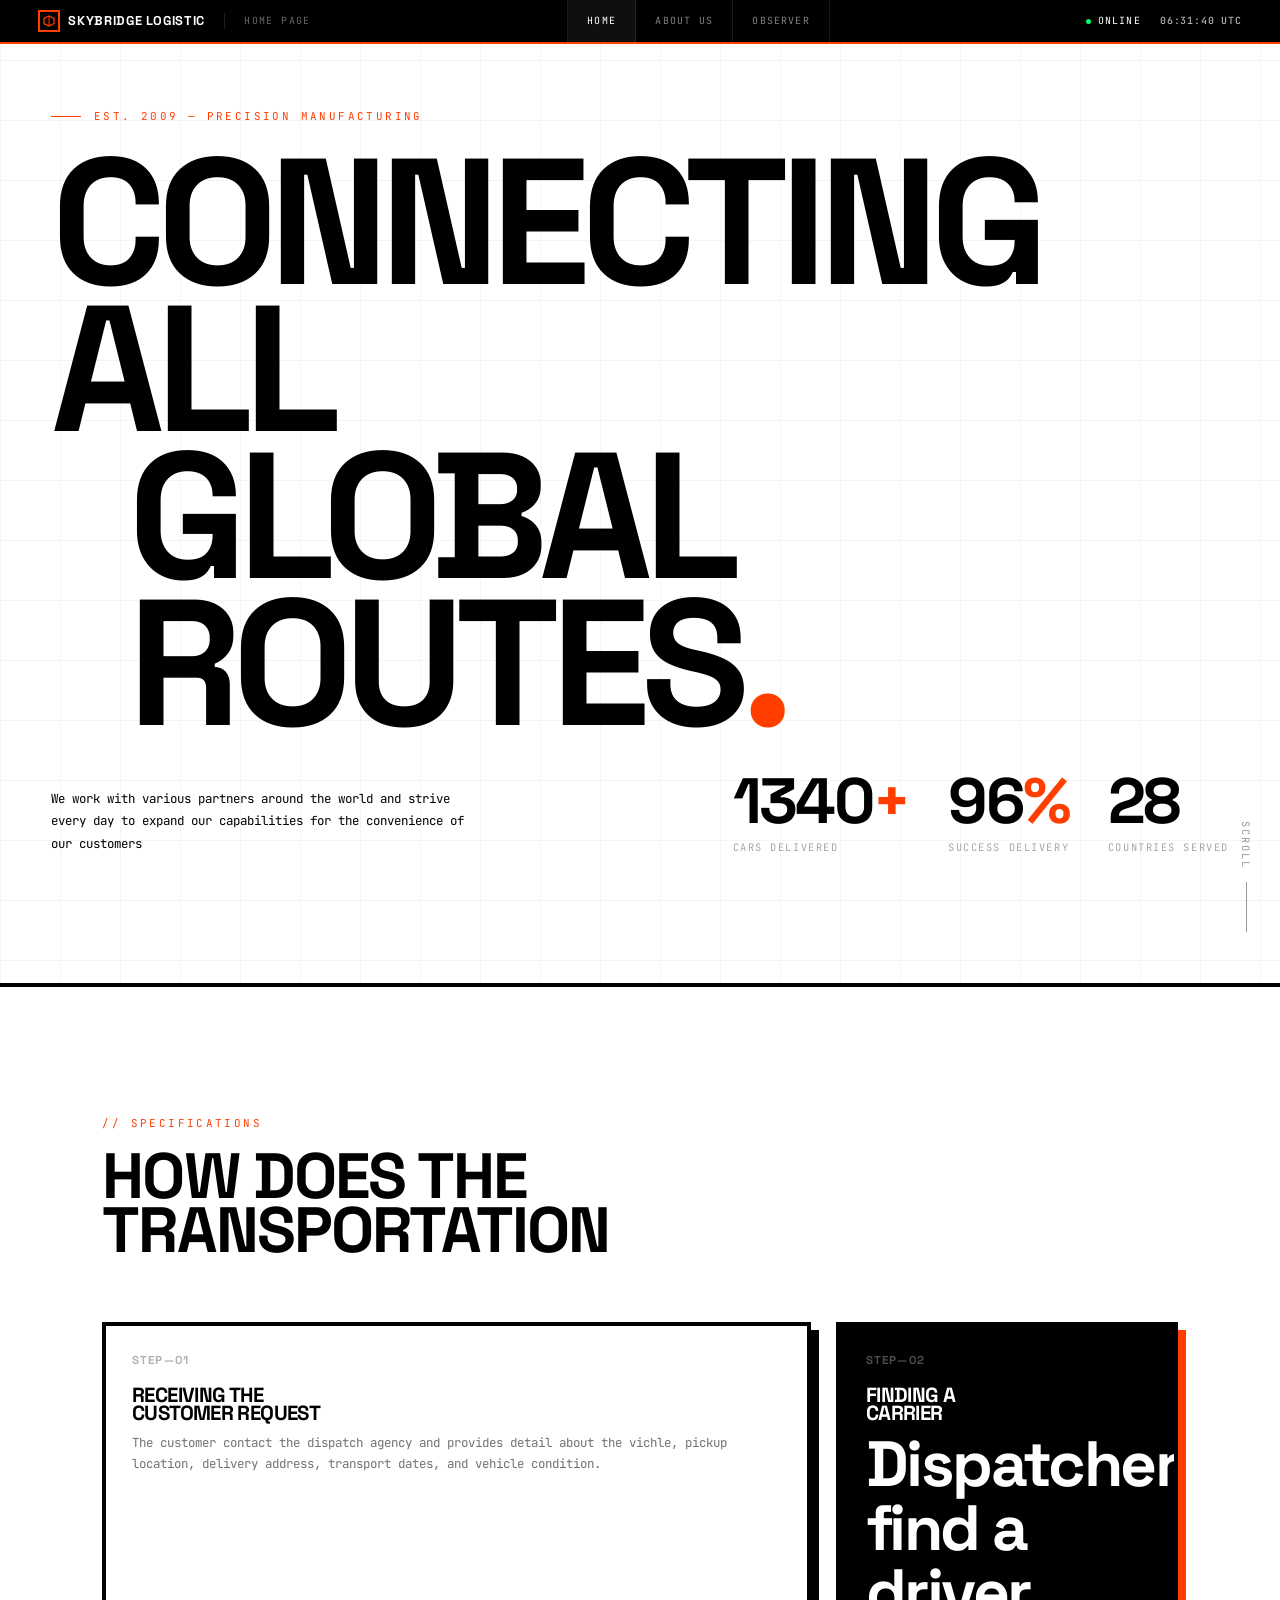
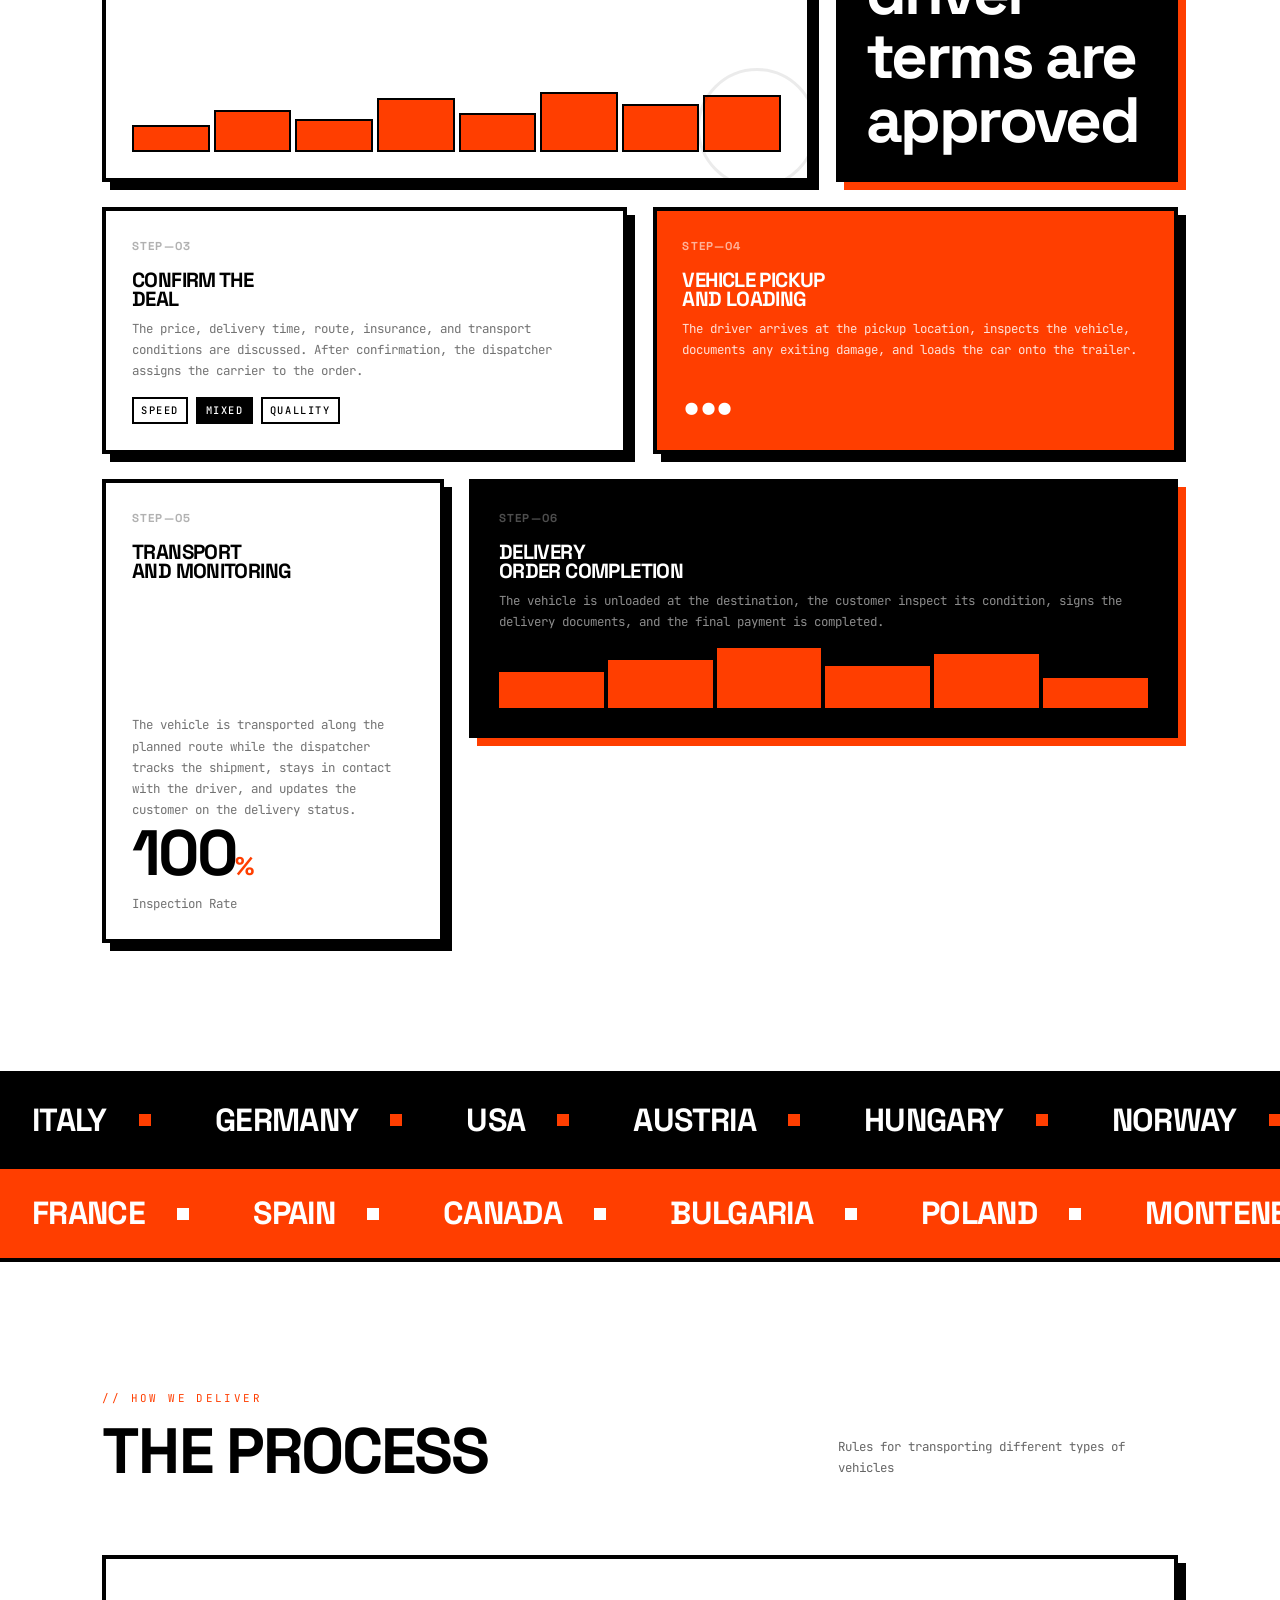
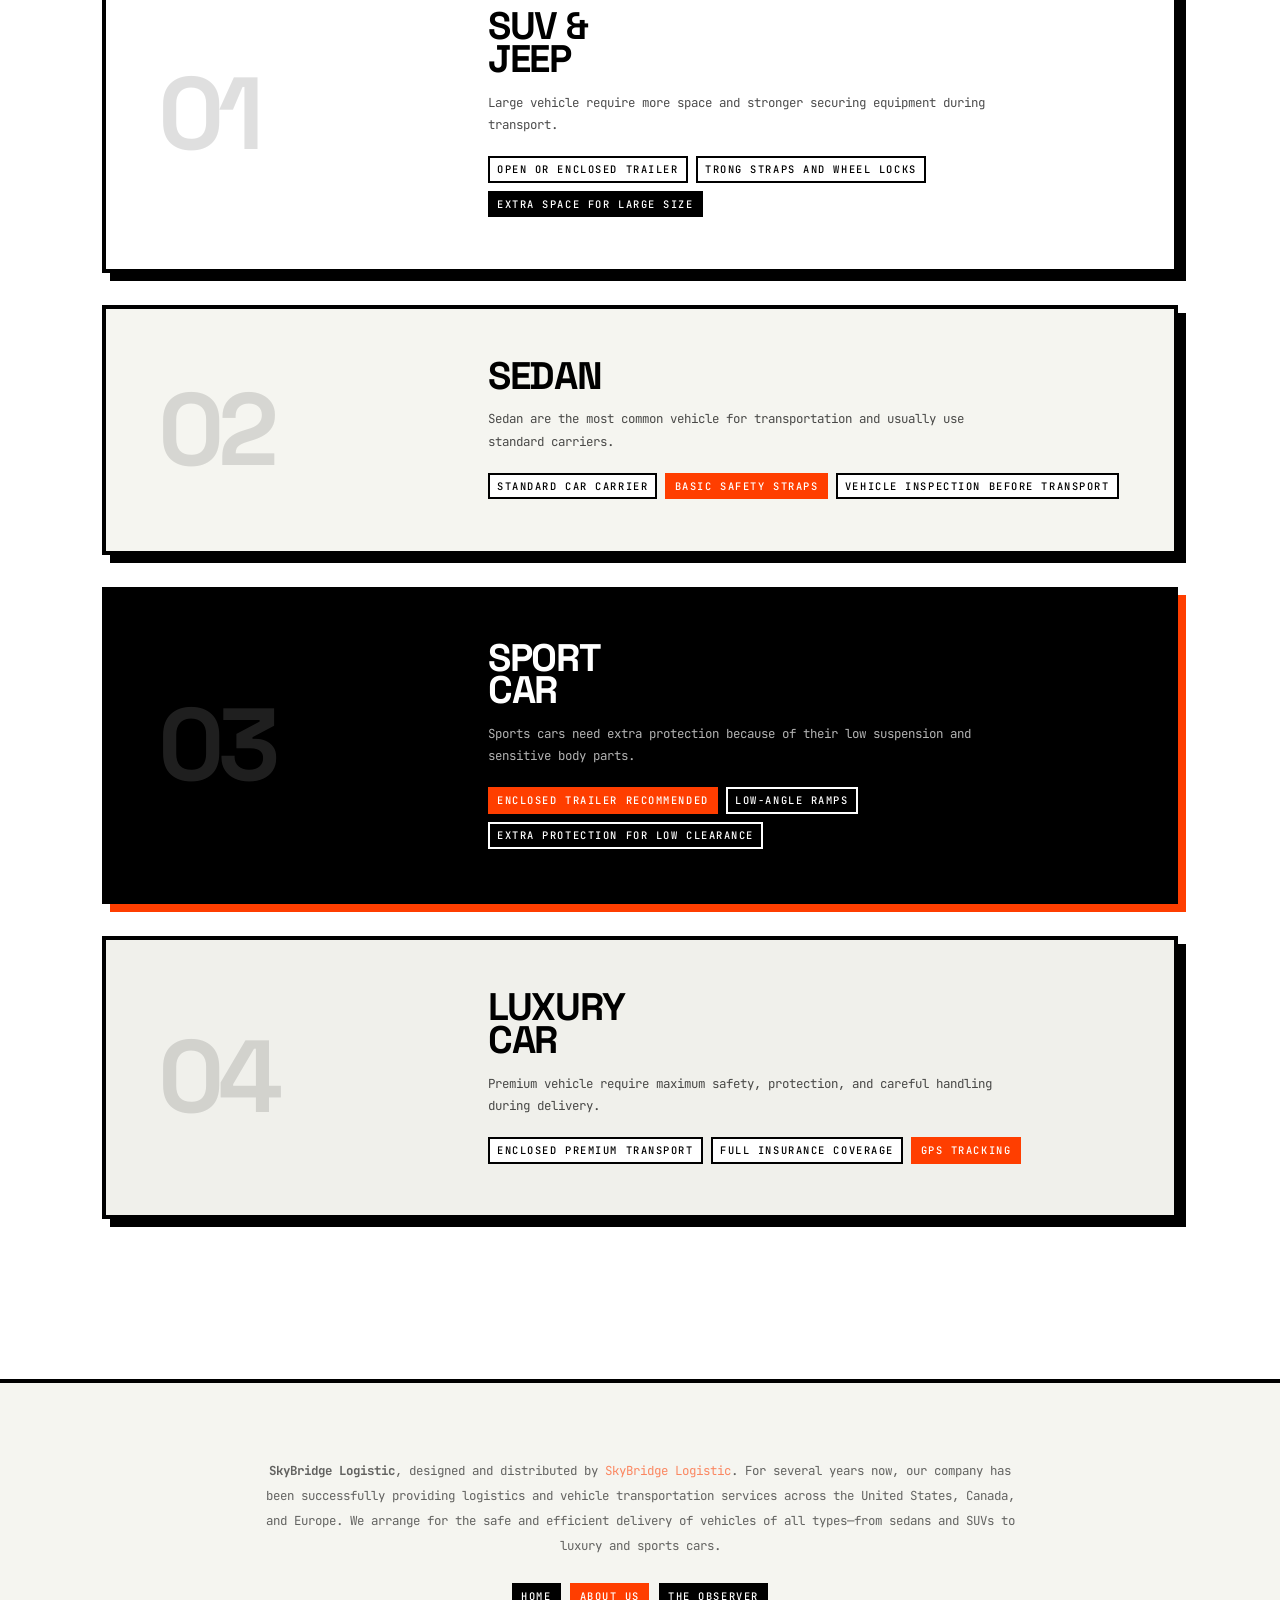
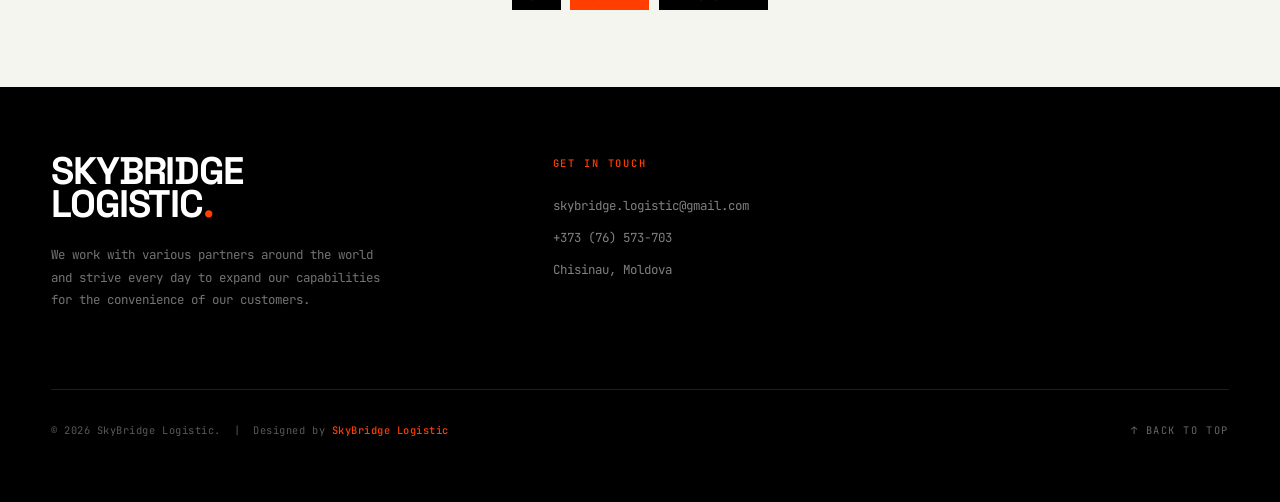
==== index.html @ 4dcb9d22 "Add files via upload" ====
<!DOCTYPE html>
<html lang="en">
<head>
<meta charset="UTF-8">
<meta name="viewport" content="width=device-width, initial-scale=1.0">
<title>SkyBridge — Logistic</title>
<meta name="description" content="AXIS INDUSTRIAL delivers precision-engineered solutions for heavy industry. Built to endure. Designed to perform.">
<link rel="preconnect" href="https://fonts.googleapis.com">
<link rel="preconnect" href="https://fonts.gstatic.com" crossorigin>
<link href="https://fonts.googleapis.com/css2?family=JetBrains+Mono:wght@400;500&family=Space+Grotesk:wght@400;700&display=swap" rel="stylesheet">
<link rel="stylesheet" href="css/templatemo-axis-industrial.css">
<link rel="stylesheet" href="css/templatemo-axis-main-page.css">
</head>
<body>

<!-- ====== HEADER ====== -->
<header class="header">
    <div class="header__inner">
        <div class="header__left">
            <a href="index.html" class="header__logo" aria-label="AXIS INDUSTRIAL Home">
                <span class="header__logo-mark">
                    <svg viewBox="0 0 24 24" fill="none" xmlns="http://www.w3.org/2000/svg"><path d="M12 2L2 7V17L12 22L22 17V7L12 2Z" stroke="#FF3E00" stroke-width="2.5"/><line x1="12" y1="2" x2="12" y2="22" stroke="#FF3E00" stroke-width="2"/></svg>
                </span>
                SkyBridge Logistic
            </a>
            <span class="header__sep"></span>
            <span class="header__product">Home Page</span>
        </div>
        <nav class="header__nav" id="headerNav">
            <a href="index.html" class="active">Home</a>
            <a href="landing-page.html">About US</a>
            <a href="the-observer.html">Observer</a>
        </nav>
        <div class="header__right">
            <div class="header__status"><span class="header__status-dot"></span><span>Online</span></div>
            <div class="header__clock" id="utcClock">--:--:-- UTC</div>
        </div>
        <button class="header__burger" id="headerBurger" aria-label="Toggle navigation" aria-expanded="false"><span></span><span></span><span></span></button>
    </div>
</header>


<!-- ====== HERO ====== -->
<section class="hero">
    <div class="hero__grid hero__grid--dense" aria-hidden="true"></div>
    <div class="hero__label reveal">Est. 2009 — Precision Manufacturing</div>
    <h1 class="hero__title">
        <span class="line">Connecting all</span>
        <span class="line line--indent">global routes<span class="accent-dot">.</span></span>
    </h1>
    <div class="hero__bottom">
        <p class="hero__desc reveal">We work with various partners around the world and strive every day to expand our capabilities for the convenience of our customers</p>
        <div class="hero__stats reveal">
            <div><div class="hero__stat-num">1340<span class="accent">+</span></div><div class="hero__stat-label">Cars Delivered</div></div>
            <div><div class="hero__stat-num">96<span class="accent">%</span></div><div class="hero__stat-label">Success Delivery</div></div>
            <div><div class="hero__stat-num">28</div><div class="hero__stat-label">Countries Served</div></div>
        </div>
    </div>
    <div class="hero__scroll-cue" aria-hidden="true">Scroll</div>
</section>


<!-- ====== BENTO SPECS ====== -->
<section class="section" id="specs">
    <div class="container">
        <div class="section__header reveal">
            <div class="section__eyebrow">// Specifications</div>
            <h2 class="section__title">How does the<br>Transportation</h2>
        </div>
        <div class="bento__grid">
            <div class="bento-card bento-card--wide reveal">
                <div class="bento-card__number">STEP—01</div>
                <div><h3 class="bento-card__title">Receiving the<br>Customer Request</h3><p class="bento-card__text">The customer contact the dispatch agency and provides detail about the vichle, pickup location, delivery address, transport dates, and vehicle condition.</p></div>
                <div class="bar-chart"><div class="bar-chart__col" style="height:45%"></div><div class="bar-chart__col" style="height:70%"></div><div class="bar-chart__col" style="height:55%"></div><div class="bar-chart__col" style="height:90%"></div><div class="bar-chart__col" style="height:65%"></div><div class="bar-chart__col" style="height:100%"></div><div class="bar-chart__col" style="height:80%"></div><div class="bar-chart__col" style="height:95%"></div></div>
                <div class="bento-card__visual" aria-hidden="true"></div>
            </div>
            <div class="bento-card bento-card--narrow bento-card--dark reveal">
                <div class="bento-card__number">STEP—02</div>
                <h3 class="bento-card__title">Finding a<br>Carrier</h3>
                <div class="bento-card__stat">Dispatcher find a driver terms are approved<span style="font-size:0.4em;opacity:0.5"></span></div>
            </div>
            <div class="bento-card bento-card--mid reveal">
                <div class="bento-card__number">STEP—03</div>
                <div><h3 class="bento-card__title">Confirm the<br>Deal</h3><p class="bento-card__text">The price, delivery time, route, insurance, and transport conditions are discussed. After confirmation, the dispatcher assigns the carrier to the order.</p></div>
                <div style="align-self:end;display:flex;flex-wrap:wrap;gap:0.5rem"><span class="tag">Speed</span><span class="tag tag--filled">Mixed</span><span class="tag">Quallity</span></div>
            </div>
            <div class="bento-card bento-card--mid bento-card--safety reveal">
                <div class="bento-card__number" style="opacity:0.6">STEP—04</div>
                <h3 class="bento-card__title">Vehicle Pickup<br>and Loading</h3>
                <p class="bento-card__text" style="opacity:0.85">The driver arrives at the pickup location, inspects the vehicle, documents any exiting damage, and loads the car onto the trailer.</p>
                <div class="bento-card__stat">...</div>
            </div>
            <div class="bento-card bento-card--narrow bento-card--tall reveal">
                <div class="bento-card__number">STEP—05</div>
                <h3 class="bento-card__title">Transport<br>and Monitoring</h3>
                <p class="bento-card__text">The vehicle is transported along the planned route while the dispatcher tracks the shipment, stays in contact with the driver, and updates the customer on the delivery status.</p>
                <div style="align-self:end"><div class="bento-card__stat">100<span class="accent" style="font-size:0.4em">%</span></div><div class="bento-card__text" style="margin-top:0.5rem">Inspection Rate</div></div>
            </div>
            <div class="bento-card bento-card--wide bento-card--dark reveal">
                <div class="bento-card__number">STEP—06</div>
                <div><h3 class="bento-card__title">Delivery<br>Order Completion</h3><p class="bento-card__text" style="opacity:0.55">The vehicle is unloaded at the destination, the customer inspect its condition, signs the delivery documents, and the final payment is completed.</p></div>
                <div class="bar-chart"><div class="bar-chart__col" style="height:60%"></div><div class="bar-chart__col" style="height:80%"></div><div class="bar-chart__col" style="height:100%"></div><div class="bar-chart__col" style="height:70%"></div><div class="bar-chart__col" style="height:90%"></div><div class="bar-chart__col" style="height:50%"></div></div>
            </div>
        </div>
    </div>
</section>


<!-- ====== TICKER ====== -->
<div class="ticker" aria-hidden="true"><div class="ticker__track"><span class="ticker__item">Italy</span><span class="ticker__item">Germany</span><span class="ticker__item">USA</span><span class="ticker__item">Austria</span><span class="ticker__item">Hungary</span><span class="ticker__item">Norway</span><span class="ticker__item">Finland</span><span class="ticker__item">Sweden</span><span class="ticker__item">Switzerland</span><span class="ticker__item">Ireland</span><span class="ticker__item">Denmark</span><span class="ticker__item">Malta</span><span class="ticker__item">North Macedonia</span><span class="ticker__item">Slovenia</span><span class="ticker__item">Croatia</span><span class="ticker__item">Latvia</span></div></div>
<div class="ticker ticker--reverse ticker--safety" aria-hidden="true"><div class="ticker__track"><span class="ticker__item">France</span><span class="ticker__item">Spain</span><span class="ticker__item">Canada</span><span class="ticker__item">Bulgaria</span><span class="ticker__item">Poland</span><span class="ticker__item">Montenegro</span><span class="ticker__item">Estonia</span><span class="ticker__item">Monaco</span><span class="ticker__item">Greece</span><span class="ticker__item">Cyprus</span><span class="ticker__item">Liechtenstein</span><span class="ticker__item">San Marino</span></div></div>


<!-- ====== THE STACK ====== -->
<section class="section" id="process">
    <div class="container">
        <div class="stack__header reveal">
            <div><div class="section__eyebrow">// How We Deliver</div><h2 class="section__title">The Process</h2></div>
            <p class="stack__subtitle">Rules for transporting different types of vehicles</p>
        </div>
        <div>
            <article class="stack__card reveal"><div class="stack__card-left"><div class="stack__card-step">01</div></div><div class="stack__card-right"><h3 class="stack__card-title">SUV &<br>Jeep</h3><p class="stack__card-text">Large vehicle require more space and stronger securing equipment during transport.</p><div class="stack__card-tags"><span class="tag">Open or enclosed trailer</span><span class="tag">Trong straps and wheel locks</span><span class="tag tag--filled">Extra space for large size</span></div></div></article>
            <article class="stack__card reveal"><div class="stack__card-left"><div class="stack__card-step">02</div></div><div class="stack__card-right"><h3 class="stack__card-title">Sedan<br></h3><p class="stack__card-text">Sedan are the most common vehicle for transportation and usually use standard carriers.</p><div class="stack__card-tags"><span class="tag">Standard car carrier</span><span class="tag tag--safety">Basic safety straps</span><span class="tag">Vehicle inspection before transport</span></div></div></article>
            <article class="stack__card reveal"><div class="stack__card-left"><div class="stack__card-step">03</div></div><div class="stack__card-right"><h3 class="stack__card-title">Sport<br>Car</h3><p class="stack__card-text">Sports cars need extra protection because of their low suspension and sensitive body parts.</p><div class="stack__card-tags"><span class="tag tag--filled">Enclosed trailer recommended</span><span class="tag">Low-angle ramps</span><span class="tag">Extra protection for low clearance</span></div></div></article>
            <article class="stack__card reveal"><div class="stack__card-left"><div class="stack__card-step">04</div></div><div class="stack__card-right"><h3 class="stack__card-title">Luxury<br>Car</h3><p class="stack__card-text">Premium vehicle require maximum safety, protection, and careful handling during delivery.</p><div class="stack__card-tags"><span class="tag">Enclosed premium transport</span><span class="tag">Full insurance coverage</span><span class="tag tag--safety">GPS tracking</span></div></div></article>
        </div>
    </div>
</section>


<!-- ====== ABOUT THIS TEMPLATE ====== -->
<section class="about">
    <div class="about__inner">
        <p class="about__text">
            <strong>SkyBridge Logistic</strong>, designed and distributed by
            <a href="" target="_blank" rel="noopener" style="color:var(--safety)">SkyBridge Logistic</a>.
            For several years now, our company has been successfully providing logistics and vehicle transportation services across the United States, Canada, and Europe. We arrange for the safe and efficient delivery of vehicles of all types—from sedans and SUVs to luxury and sports cars.
        </p>
        <div class="about__links">
            <a href="index.html" class="tag tag--filled">Home</a>
            <a href="landing-page.html" class="tag tag--safety">About us</a>
            <a href="the-observer.html" class="tag tag--filled">The Observer</a>
        </div>
    </div>
</section>


<!-- ====== FOOTER ====== -->
<footer class="footer">
    <div class="footer__inner">
        <div class="footer__top">
            <div class="footer__brand">
                <h2 class="font-display footer__brand-name">SkyBridge<br>Logistic<span class="accent">.</span></h2>
                <p class="footer__brand-desc">We work with various partners around the world and strive every day to expand our capabilities for the convenience of our customers.</p>
            </div>
            <div class="footer__col"><div class="footer__col-title">Get in Touch</div><a href="#">skybridge.logistic@gmail.com</a><a href="#">+373 (76) 573-703</a><a href="#">Chisinau, Moldova</a></div>
        </div>
        <div class="footer__bottom">
            <span class="footer__copy">&copy; 2026 SkyBridge Logistic. &nbsp;|&nbsp; Designed by <a href="" target="_blank" rel="nofollow noopener">SkyBridge Logistic</a></span>
            <button class="footer__back-top" id="backToTop" aria-label="Back to top">↑ Back to Top</button>
        </div>
    </div>
</footer>

<script src="js/templatemo-axis-script.js"></script>
</body>
</html>
---- css/templatemo-axis-industrial.css ----
/*

TemplateMo 619 Axis Industrial

https://templatemo.com/tm-619-axis-industrial

*/

/* ============================================================
   AXIS INDUSTRIAL — COMMON CSS
   ============================================================
   1. RESET & VARIABLES
   2. BASE TYPOGRAPHY
   3. UTILITY CLASSES
   4. BUTTONS
   5. HEADER / NAV
   6. HERO (BASE)
   7. SECTION SHARED
   8. BENTO / SPEC CARD BASE
   9. TICKER
   10. FOOTER
   11. SCROLL REVEAL
   12. RESPONSIVE — BASE
   ============================================================ */

/* ----- 1. RESET & VARIABLES ----- */
*, *::before, *::after {
    margin: 0;
    padding: 0;
    box-sizing: border-box;
}

:root {
    /* Palette */
    --base: #FFFFFF;
    --ink: #000000;
    --safety: #FF3E00;
    --muted: #888888;
    --surface: #F5F5F0;
    --term-bg: #08080A;
    --term-green: #00FF66;
    --term-amber: #FFAA00;

    /* Borders & Shadows */
    --border: 4px solid var(--ink);
    --border-thin: 1px solid var(--ink);
    --border-hair: 1px solid rgba(0,0,0,0.10);
    --shadow: 8px 8px 0px var(--ink);
    --shadow-safety: 8px 8px 0px var(--safety);
    --shadow-hover: 4px 4px 0px var(--ink);

    /* Type Scale */
    --fs-hero: clamp(4rem, 14vw, 14rem);
    --fs-h1: clamp(2.4rem, 5vw, 5rem);
    --fs-h2: clamp(1.6rem, 3vw, 3rem);
    --fs-h3: clamp(1.1rem, 1.6vw, 1.5rem);
    --fs-body: clamp(0.9rem, 1.1vw, 1.1rem);
    --fs-data: clamp(0.78rem, 0.9vw, 0.95rem);
    --fs-micro: 0.62rem;
    --fs-ticker: clamp(1.4rem, 2.5vw, 2.5rem);
    --fs-stat: clamp(2.4rem, 5vw, 4.5rem);
    --fs-spec-val: clamp(2rem, 4vw, 3.5rem);

    /* Spacing */
    --gap: clamp(1rem, 2vw, 2rem);
    --section-pad: clamp(4rem, 10vw, 10rem) clamp(1rem, 4vw, 4rem);

    /* Layout */
    --cols: 12;
    --header-h: 44px;
}

html {
    scroll-behavior: smooth;
    -webkit-text-size-adjust: 100%;
}

body {
    font-family: 'JetBrains Mono', monospace;
    font-weight: 400;
    font-size: var(--fs-body);
    line-height: 1.6;
    color: var(--ink);
    background-color: var(--base);
    overflow-x: hidden;
}

img { max-width: 100%; display: block; }
a { color: inherit; text-decoration: none; }
ul { list-style: none; }

::selection {
    background: var(--safety);
    color: var(--base);
}


/* ----- 2. BASE TYPOGRAPHY ----- */
h1, h2, h3, h4, h5, h6,
.font-display {
    font-family: 'Space Grotesk', sans-serif;
    font-weight: 700;
    text-transform: uppercase;
    line-height: 0.85;
    letter-spacing: -0.03em;
}


/* ----- 3. UTILITY CLASSES ----- */
.container {
    width: 100%;
    max-width: 1440px;
    margin: 0 auto;
    padding-inline: clamp(1rem, 4vw, 4rem);
}

.grid-12 {
    display: grid;
    grid-template-columns: repeat(var(--cols), 1fr);
    gap: var(--gap);
}

.accent { color: var(--safety); }

.tag {
    display: inline-block;
    font-family: 'JetBrains Mono', monospace;
    font-size: 0.65rem;
    font-weight: 500;
    text-transform: uppercase;
    letter-spacing: 0.15em;
    padding: 0.3em 0.7em;
    border: 2px solid var(--ink);
    background: var(--base);
}

.tag--filled {
    background: var(--ink);
    color: var(--base);
}

.tag--safety {
    background: var(--safety);
    color: var(--base);
    border-color: var(--safety);
}

.tag--ghost {
    border-color: var(--muted);
    color: var(--muted);
    background: transparent;
}


/* ----- 4. BUTTONS ----- */
.btn {
    font-family: 'JetBrains Mono', monospace;
    font-size: 0.72rem;
    font-weight: 500;
    text-transform: uppercase;
    letter-spacing: 0.1em;
    padding: 0.8em 2em;
    border: var(--border);
    cursor: pointer;
    transition: none;
    display: inline-block;
    text-align: center;
}

.btn--primary {
    background: var(--safety);
    color: var(--base);
    box-shadow: var(--shadow);
}

.btn--primary:hover {
    transform: translate(-4px, -4px);
    box-shadow: 12px 12px 0px var(--ink);
}

.btn--primary:active {
    transform: translate(4px, 4px);
    box-shadow: 0 0 0 var(--ink);
}

.btn--ghost {
    background: var(--base);
    color: var(--ink);
    box-shadow: var(--shadow);
}

.btn--ghost:hover {
    background: var(--ink);
    color: var(--base);
    transform: translate(-4px, -4px);
    box-shadow: 12px 12px 0px var(--ink);
}


/* ----- 5. HEADER / NAV ----- */
.header {
    position: fixed;
    top: 0;
    left: 0;
    width: 100%;
    height: var(--header-h);
    z-index: 1000;
    background: var(--ink);
    color: var(--base);
    border-bottom: 2px solid var(--safety);
    display: flex;
    align-items: center;
    padding: 0 clamp(1rem, 3vw, 3rem);
}

.header__inner {
    width: 100%;
    max-width: 1440px;
    margin: 0 auto;
    display: flex;
    align-items: center;
    justify-content: space-between;
    gap: 1rem;
}

.header__left {
    display: flex;
    align-items: center;
    gap: 1.2rem;
}

.header__logo {
    font-family: 'Space Grotesk', sans-serif;
    font-weight: 700;
    font-size: 0.8rem;
    text-transform: uppercase;
    letter-spacing: 0.05em;
    display: flex;
    align-items: center;
    gap: 0.5rem;
    white-space: nowrap;
}

.header__logo-mark {
    width: 22px;
    height: 22px;
    border: 2px solid var(--safety);
    display: flex;
    align-items: center;
    justify-content: center;
    flex-shrink: 0;
}

.header__logo-mark svg {
    width: 12px;
    height: 12px;
}

.header__sep {
    width: 1px;
    height: 16px;
    background: rgba(255,255,255,0.12);
}

.header__product {
    font-size: var(--fs-micro);
    letter-spacing: 0.14em;
    text-transform: uppercase;
    opacity: 0.4;
}

/* Light-switch nav cells */
.header__nav {
    display: flex;
    align-items: stretch;
    height: var(--header-h);
    border-left: 1px solid rgba(255,255,255,0.10);
}

.header__nav a {
    font-family: 'JetBrains Mono', monospace;
    font-size: var(--fs-micro);
    text-transform: uppercase;
    letter-spacing: 0.12em;
    padding: 0 1.2rem;
    display: flex;
    align-items: center;
    border-right: 1px solid rgba(255,255,255,0.10);
    color: rgba(255,255,255,0.5);
    transition: background 0s, color 0s;
}

.header__nav a:hover {
    background: var(--safety);
    color: var(--base);
}

/* Active page highlight */
.header__nav a.active {
    background: rgba(255,255,255,0.06);
    color: var(--base);
}

.header__right {
    display: flex;
    align-items: center;
    gap: 1.2rem;
}

.header__status {
    display: flex;
    align-items: center;
    gap: 0.4rem;
    font-size: var(--fs-micro);
    text-transform: uppercase;
    letter-spacing: 0.12em;
}

.header__status-dot {
    width: 5px;
    height: 5px;
    border-radius: 50%;
    background: var(--term-green);
    animation: pulse 2s ease-in-out infinite;
}

@keyframes pulse {
    0%, 100% { opacity: 1; }
    50% { opacity: 0.4; }
}

.header__clock {
    font-family: 'JetBrains Mono', monospace;
    font-size: var(--fs-micro);
    font-weight: 500;
    letter-spacing: 0.08em;
    opacity: 0.7;
    min-width: 7em;
    text-align: right;
}

.header__burger {
    display: none;
    flex-direction: column;
    gap: 4px;
    cursor: pointer;
    background: none;
    border: none;
    padding: 4px;
}

.header__burger span {
    width: 22px;
    height: 2px;
    background: var(--base);
    transition: transform 0.3s, opacity 0.3s;
}


/* ----- 6. HERO (BASE) ----- */
.hero {
    min-height: 100vh;
    min-height: 100svh;
    display: flex;
    flex-direction: column;
    justify-content: flex-end;
    padding: var(--section-pad);
    padding-top: calc(var(--header-h) + 4rem);
    position: relative;
    overflow: hidden;
    border-bottom: var(--border);
}

.hero--center {
    justify-content: center;
    align-items: center;
    text-align: center;
}

.hero__grid {
    position: absolute;
    inset: 0;
    background-image:
        linear-gradient(rgba(0,0,0,0.045) 1px, transparent 1px),
        linear-gradient(90deg, rgba(0,0,0,0.045) 1px, transparent 1px);
    background-size: 40px 40px;
    pointer-events: none;
}

.hero__label {
    font-family: 'JetBrains Mono', monospace;
    font-size: 0.68rem;
    text-transform: uppercase;
    letter-spacing: 0.22em;
    color: var(--safety);
    margin-bottom: 1.5rem;
    display: flex;
    align-items: center;
    gap: 0.8rem;
    position: relative;
    z-index: 1;
}

.hero__label::before {
    content: '';
    width: 30px;
    height: 1px;
    background: var(--safety);
}

.hero__title {
    font-size: var(--fs-hero);
    line-height: 0.82;
    letter-spacing: -0.05em;
    position: relative;
    z-index: 1;
    margin-bottom: 2rem;
    animation: heroRotate linear both;
    animation-timeline: scroll();
    animation-range: 0vh 55vh;
}

@keyframes heroRotate {
    from { transform: rotate(0deg); opacity: 1; }
    to   { transform: rotate(-2.5deg) translateY(-20px); opacity: 0.25; }
}

.hero__title .line { display: block; }
.hero__title .line--indent { padding-left: clamp(1rem, 6vw, 6rem); }
.hero__title .dot,
.hero__title .accent-dot { color: var(--safety); }

.hero__bottom {
    display: flex;
    align-items: flex-end;
    justify-content: space-between;
    gap: 2rem;
    flex-wrap: wrap;
    position: relative;
    z-index: 1;
}

.hero__desc {
    max-width: 420px;
    font-size: var(--fs-data);
    line-height: 1.8;
    opacity: 0.55;
    position: relative;
    z-index: 1;
}

.hero__stats,
.hero__kpis {
    display: flex;
    gap: clamp(1.5rem, 3vw, 3.5rem);
}

.hero__stat-num,
.hero__kpi-val {
    font-family: 'Space Grotesk', sans-serif;
    font-weight: 700;
    font-size: var(--fs-stat);
    line-height: 1;
    letter-spacing: -0.04em;
}

.hero__stat-label,
.hero__kpi-label {
    font-size: 0.65rem;
    text-transform: uppercase;
    letter-spacing: 0.15em;
    opacity: 0.35;
    margin-top: 0.35rem;
}

.hero__scroll-cue {
    position: absolute;
    right: clamp(1rem, 2vw, 4rem);
    bottom: clamp(2rem, 4vw, 4rem);
    writing-mode: vertical-rl;
    font-size: 0.65rem;
    text-transform: uppercase;
    letter-spacing: 0.2em;
    opacity: 0.4;
    display: flex;
    align-items: center;
    gap: 0.8rem;
}

.hero__scroll-cue::after {
    content: '';
    width: 1px;
    height: 50px;
    background: var(--ink);
    animation: scrollPulse 2s ease-in-out infinite;
}

@keyframes scrollPulse {
    0%, 100% { opacity: 0.3; transform: scaleY(0.5); }
    50% { opacity: 1; transform: scaleY(1); }
}


/* ----- 7. SECTION SHARED ----- */
.section {
    padding: var(--section-pad);
    border-bottom: var(--border);
}

.section--surface {
    background: var(--surface);
}

.section__eyebrow {
    font-family: 'JetBrains Mono', monospace;
    font-size: 0.68rem;
    text-transform: uppercase;
    letter-spacing: 0.22em;
    color: var(--safety);
    margin-bottom: 1rem;
}

.section__title {
    font-size: var(--fs-h1);
}

.section__header {
    margin-bottom: clamp(2.5rem, 5vw, 5rem);
}


/* ----- 8. BENTO / SPEC CARD BASE ----- */
.bento-card {
    border: var(--border);
    box-shadow: var(--shadow);
    padding: clamp(1.2rem, 2vw, 2rem);
    background: var(--base);
    position: relative;
    display: grid;
    grid-template-rows: auto 1fr auto;
    transition: none;
    cursor: default;
    overflow: hidden;
}

.bento-card:hover {
    transform: translate(-4px, -4px);
    box-shadow: 12px 12px 0px var(--ink);
}

.bento-card--dark {
    background: var(--ink);
    color: var(--base);
    box-shadow: var(--shadow-safety);
}

.bento-card--dark:hover {
    box-shadow: 12px 12px 0px var(--safety);
}

.bento-card--safety {
    background: var(--safety);
    color: var(--base);
}

.bento-card--safety:hover {
    box-shadow: 12px 12px 0px var(--ink);
}

.bento-card__number {
    font-family: 'Space Grotesk', sans-serif;
    font-weight: 700;
    font-size: 0.72rem;
    text-transform: uppercase;
    letter-spacing: 0.1em;
    opacity: 0.3;
    margin-bottom: 1rem;
}

.bento-card__title {
    font-size: var(--fs-h3);
    margin-bottom: 0.6rem;
    line-height: 0.9;
}

.bento-card__text {
    font-size: var(--fs-data);
    line-height: 1.7;
    opacity: 0.55;
}

.bento-card__stat {
    font-family: 'Space Grotesk', sans-serif;
    font-weight: 700;
    font-size: clamp(2.5rem, 5vw, 4rem);
    line-height: 1;
    letter-spacing: -0.04em;
    align-self: end;
}

/* Mini bar chart inside cards */
.bar-chart {
    display: flex;
    align-items: flex-end;
    gap: 4px;
    height: 60px;
    margin-top: 1rem;
}

.bar-chart__col {
    flex: 1;
    background: var(--safety);
    min-height: 4px;
    border: 2px solid var(--ink);
}

.bento-card--dark .bar-chart__col {
    border-color: var(--safety);
}

/* Sparkline bars */
.spark {
    display: flex;
    align-items: flex-end;
    gap: 2px;
    height: 32px;
    margin-top: 1rem;
}

.spark__bar {
    flex: 1;
    background: var(--safety);
    min-height: 2px;
    opacity: 0.7;
}

/* Progress bar track */
.bar-track {
    width: 100%;
    height: 4px;
    background: rgba(0,0,0,0.06);
    margin-top: 0.8rem;
    overflow: hidden;
}

.bar-track--dark,
.bento-card--dark .bar-track {
    background: rgba(255,255,255,0.12);
}

.bar-track__fill {
    height: 100%;
    background: var(--safety);
    transition: width 0.8s ease;
}

.bento-card--safety .bar-track {
    background: rgba(255,255,255,0.2);
}

.bento-card--safety .bar-track__fill {
    background: var(--base);
}


/* ----- 9. TICKER ----- */
.ticker {
    border-bottom: var(--border);
    background: var(--ink);
    color: var(--base);
    overflow: hidden;
    padding: 1.2rem 0;
}

.ticker--safety {
    background: var(--safety);
}

.ticker--safety .ticker__item::after {
    background: var(--base);
}

.ticker__track {
    display: flex;
    width: max-content;
    animation: tickerScroll 20s linear infinite;
}

.ticker--reverse .ticker__track {
    animation-direction: reverse;
    animation-duration: 28s;
}

.ticker__item {
    font-family: 'Space Grotesk', sans-serif;
    font-weight: 700;
    font-size: var(--fs-ticker);
    text-transform: uppercase;
    letter-spacing: -0.02em;
    white-space: nowrap;
    padding: 0 2rem;
    display: flex;
    align-items: center;
    gap: 2rem;
}

.ticker__item::after {
    content: '';
    width: 12px;
    height: 12px;
    background: var(--safety);
    flex-shrink: 0;
}

@keyframes tickerScroll {
    0% { transform: translateX(0); }
    100% { transform: translateX(-50%); }
}


/* ----- 10. FOOTER ----- */
.footer {
    background: var(--ink);
    color: var(--base);
    padding: clamp(2.5rem, 5vw, 4rem) clamp(1rem, 4vw, 4rem);
}

.footer__inner {
    max-width: 1440px;
    margin: 0 auto;
}

/* Footer — Compact (landing / observer) */
.footer--compact .footer__inner {
    display: flex;
    justify-content: space-between;
    align-items: center;
    flex-wrap: wrap;
    gap: 1rem;
}

.footer__left {
    display: flex;
    align-items: center;
    gap: 1.5rem;
    flex-wrap: wrap;
}

.footer__logo {
    font-family: 'Space Grotesk', sans-serif;
    font-weight: 700;
    font-size: 0.85rem;
    text-transform: uppercase;
    letter-spacing: 0.04em;
}

.footer__links {
    display: flex;
    gap: 1.2rem;
}

.footer__links a {
    font-size: var(--fs-micro);
    text-transform: uppercase;
    letter-spacing: 0.12em;
    opacity: 0.4;
    transition: opacity 0.2s, color 0.2s;
}

.footer__links a:hover {
    opacity: 1;
    color: var(--safety);
}

/* Footer — Full (index page) */
.footer__top {
    display: grid;
    grid-template-columns: repeat(12, 1fr);
    gap: var(--gap);
    padding-bottom: clamp(3rem, 6vw, 6rem);
    border-bottom: 1px solid rgba(255,255,255,0.12);
}

.footer__brand {
    grid-column: span 5;
}

.footer__brand-name {
    font-size: var(--fs-h2);
    margin-bottom: 1.5rem;
}

.footer__brand-desc {
    font-size: var(--fs-data);
    opacity: 0.45;
    line-height: 1.8;
    max-width: 340px;
}

.footer__col {
    grid-column: span 2;
}

.footer__col:last-child {
    grid-column: span 3;
}

.footer__col-title {
    font-family: 'JetBrains Mono', monospace;
    font-size: 0.65rem;
    text-transform: uppercase;
    letter-spacing: 0.18em;
    color: var(--safety);
    margin-bottom: 1.5rem;
    font-weight: 500;
}

.footer__col a {
    display: block;
    font-size: var(--fs-data);
    opacity: 0.5;
    margin-bottom: 0.75rem;
    transition: opacity 0.2s;
}

.footer__col a:hover {
    opacity: 1;
    color: var(--safety);
}

.footer__bottom {
    display: flex;
    justify-content: space-between;
    align-items: center;
    padding-top: 2rem;
    gap: 1rem;
    flex-wrap: wrap;
}

.footer__copy {
    font-size: 0.65rem;
    color: rgba(255,255,255,0.35);
    letter-spacing: 0.05em;
}

.footer__copy a {
    color: var(--safety);
    font-weight: 500;
}

.footer__copy a:hover {
    text-decoration: underline;
}

.footer__back-top {
    font-family: 'JetBrains Mono', monospace;
    font-size: 0.65rem;
    text-transform: uppercase;
    letter-spacing: 0.15em;
    opacity: 0.4;
    cursor: pointer;
    background: none;
    border: none;
    color: var(--base);
    transition: opacity 0.2s;
}

.footer__back-top:hover {
    opacity: 1;
    color: var(--safety);
}


/* ----- 11. SCROLL REVEAL ----- */
.reveal {
    opacity: 0;
    transform: translateY(24px);
    transition: opacity 0.5s ease, transform 0.5s ease;
}

.reveal.visible {
    opacity: 1;
    transform: translateY(0);
}


/* ----- 12. RESPONSIVE — BASE ----- */
@media (max-width: 1024px) {
    .footer__brand { grid-column: span 12; margin-bottom: 2rem; }
    .footer__col { grid-column: span 4; }
    .footer__col:last-child { grid-column: span 4; }
}

@media (max-width: 768px) {
    :root {
        --cols: 4;
    }

    .header__nav { display: none; }
    .header__product { display: none; }
    .header__burger { display: flex; }

    .header__nav.open {
        display: flex;
        flex-direction: column;
        position: absolute;
        top: var(--header-h);
        left: 0;
        width: 100%;
        height: auto;
        background: var(--ink);
        border-bottom: 2px solid var(--safety);
        overflow-y: auto;
        max-height: calc(100vh - var(--header-h));
        max-height: calc(100svh - var(--header-h));
    }

    .header__nav.open a {
        border-right: none;
        border-bottom: 1px solid rgba(255,255,255,0.06);
        padding: 0.9rem clamp(1rem, 3vw, 3rem);
        height: auto;
    }

    .hero__bottom {
        flex-direction: column;
        align-items: flex-start;
    }

    .hero__scroll-cue { display: none; }

    .footer__col { grid-column: span 6; }
    .footer__col:last-child { grid-column: span 6; }

    .footer--compact .footer__inner {
        flex-direction: column;
        align-items: flex-start;
    }

    .footer__left {
        flex-direction: column;
        align-items: flex-start;
        gap: 1rem;
    }
}

@media (max-width: 480px) {
    .hero__stats,
    .hero__kpis {
        flex-direction: column;
        gap: 1rem;
    }

    .footer__col,
    .footer__col:last-child { grid-column: 1 / -1; }

    .header__status span { display: none; }
}
---- css/templatemo-axis-main-page.css ----
/*

TemplateMo 619 Axis Industrial

https://templatemo.com/tm-619-axis-industrial

*/

/* ============================================================
   INDEX PAGE — SPECIFIC STYLES
   ============================================================ */

.hero__grid--dense {
    background-size: 60px 60px;
    opacity: 0.04;
    background-image:
        linear-gradient(var(--ink) 1px, transparent 1px),
        linear-gradient(90deg, var(--ink) 1px, transparent 1px);
}

/* Bento Grid */
.bento__grid {
    display: grid;
    grid-template-columns: repeat(12, 1fr);
    grid-auto-rows: minmax(180px, auto);
    gap: var(--gap);
}

.bento-card--wide    { grid-column: span 8; }
.bento-card--mid     { grid-column: span 6; }
.bento-card--narrow  { grid-column: span 4; }
.bento-card--tall    { grid-row: span 2; }

.bento-card__visual {
    position: absolute;
    right: -10px;
    bottom: -10px;
    width: 120px;
    height: 120px;
    border: 3px solid currentColor;
    border-radius: 50%;
    opacity: 0.08;
}

/* Sticky Stack Cards */
.stack__header {
    margin-bottom: clamp(3rem, 6vw, 6rem);
    display: flex;
    align-items: flex-end;
    justify-content: space-between;
    gap: 2rem;
    flex-wrap: wrap;
}

.stack__subtitle {
    font-size: var(--fs-data);
    max-width: 340px;
    opacity: 0.6;
    line-height: 1.7;
}

.stack__card {
    position: sticky;
    top: 80px;
    border: var(--border);
    box-shadow: var(--shadow);
    background: var(--base);
    padding: clamp(2rem, 4vw, 4rem);
    margin-bottom: 2rem;
    display: grid;
    grid-template-columns: repeat(12, 1fr);
    gap: var(--gap);
    align-items: center;
    transition: none;
}

.stack__card:nth-child(2) { top: 110px; background: #F5F5F0; }
.stack__card:nth-child(3) { top: 140px; background: var(--ink); color: var(--base); box-shadow: var(--shadow-safety); }
.stack__card:nth-child(4) { top: 170px; background: #F0F0EB; }

.stack__card:hover { transform: translate(-4px, -4px); box-shadow: 12px 12px 0px var(--ink); }
.stack__card:nth-child(3):hover { box-shadow: 12px 12px 0px var(--safety); }

.stack__card-left  { grid-column: span 4; }
.stack__card-right { grid-column: span 8; }

.stack__card-step {
    font-family: 'Space Grotesk', sans-serif;
    font-weight: 700;
    font-size: clamp(4rem, 8vw, 7rem);
    line-height: 0.8;
    letter-spacing: -0.05em;
    opacity: 0.12;
}

.stack__card-title { font-size: var(--fs-h2); margin-bottom: 1rem; }
.stack__card-text { font-size: var(--fs-data); line-height: 1.8; opacity: 0.7; max-width: 520px; }
.stack__card-tags { display: flex; flex-wrap: wrap; gap: 0.5rem; margin-top: 1.2rem; }

.stack__card:nth-child(3) .tag { border-color: var(--base); color: var(--base); background: transparent; }
.stack__card:nth-child(3) .tag--filled { background: var(--safety); border-color: var(--safety); }

/* About / Template Info */
.about {
    padding: clamp(3rem, 6vw, 5rem) clamp(1rem, 4vw, 4rem);
    border-bottom: var(--border);
    background: var(--surface);
}

.about__inner { max-width: 760px; margin: 0 auto; text-align: center; }
.about__text { font-size: var(--fs-data); line-height: 2; opacity: 0.6; margin-bottom: 1.5rem; }
.about__links { display: flex; gap: 0.6rem; justify-content: center; flex-wrap: wrap; }

@media (max-width: 1024px) {
    .bento-card--wide,
    .bento-card--mid,
    .bento-card--narrow { grid-column: span 6; }
    .stack__card-left  { grid-column: span 3; }
    .stack__card-right { grid-column: span 9; }
}

@media (max-width: 768px) {
    .bento-card--wide,
    .bento-card--mid,
    .bento-card--narrow { grid-column: 1 / -1; }
    .bento-card--tall { grid-row: span 1; }
    .stack__card { grid-template-columns: 1fr; position: relative; top: auto !important; }
    .stack__card-left, .stack__card-right { grid-column: 1 / -1; }
    .stack__card-step { font-size: 4rem; }
}
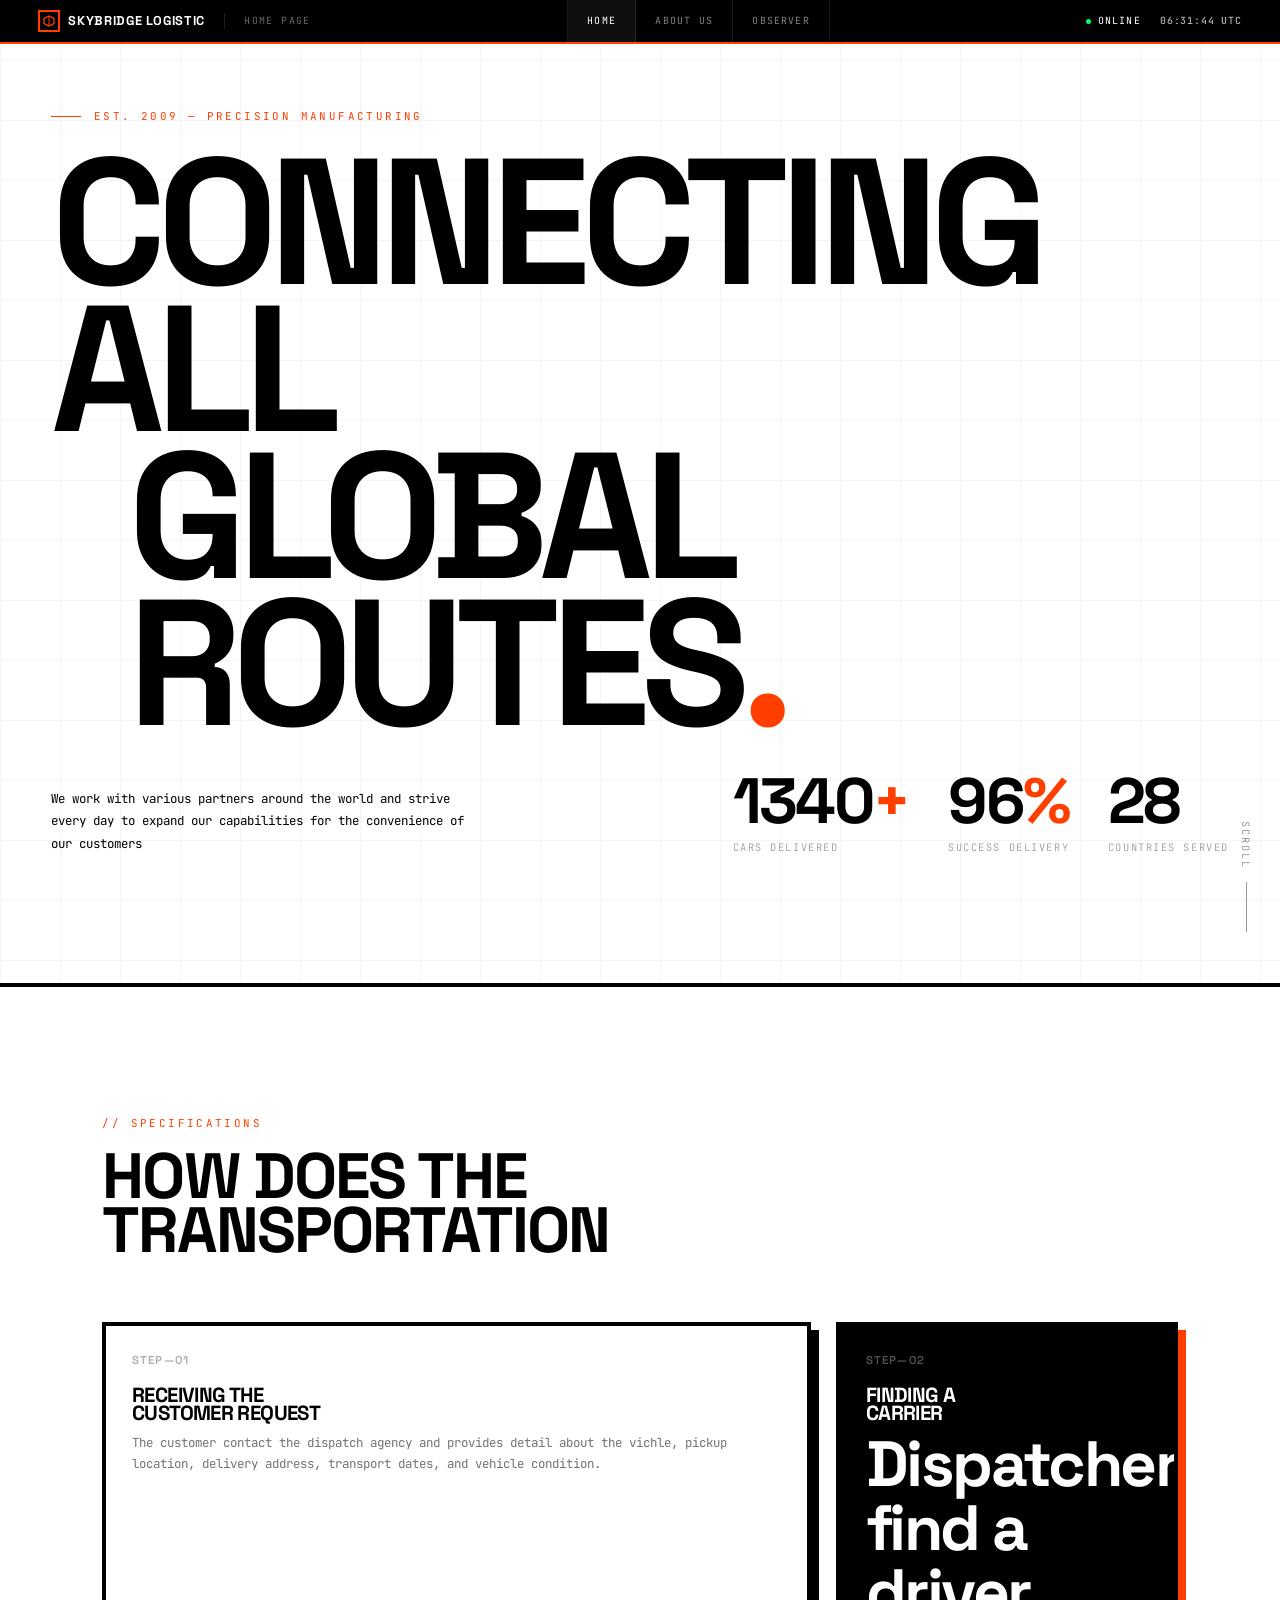
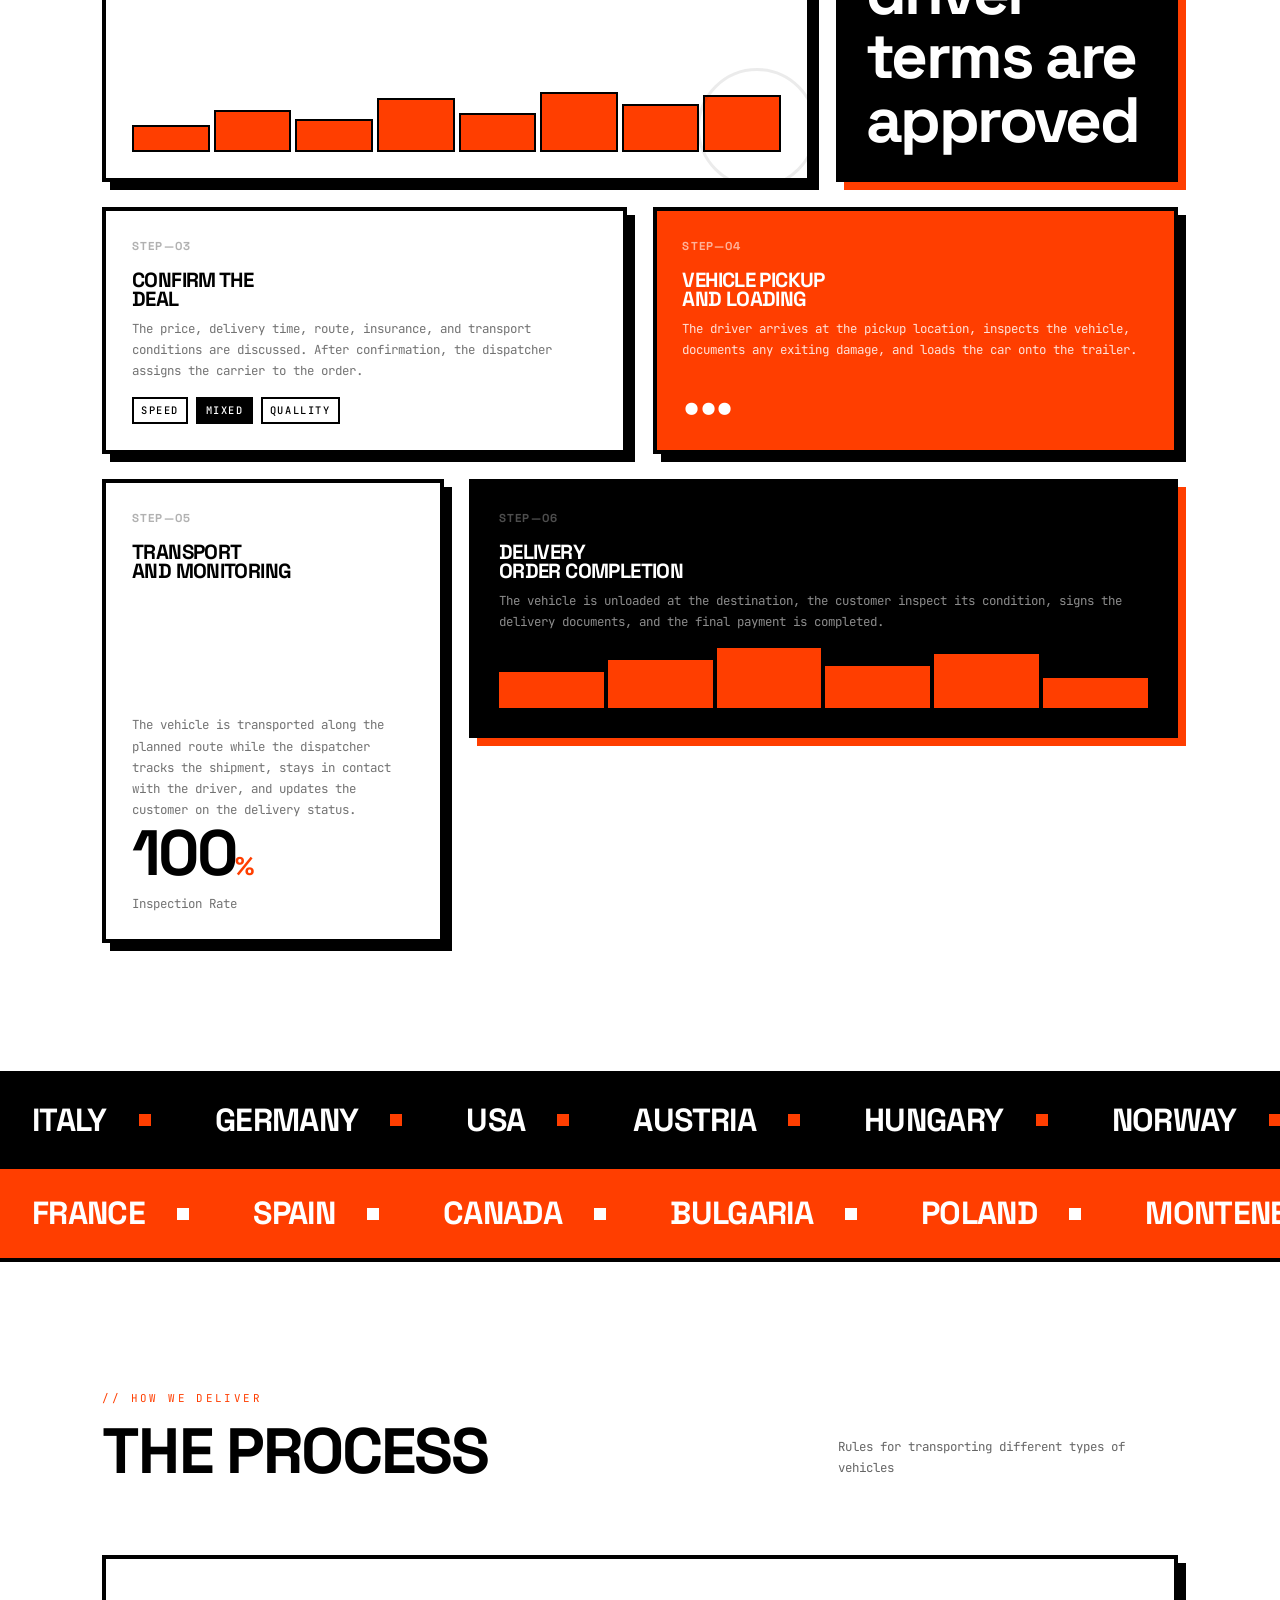
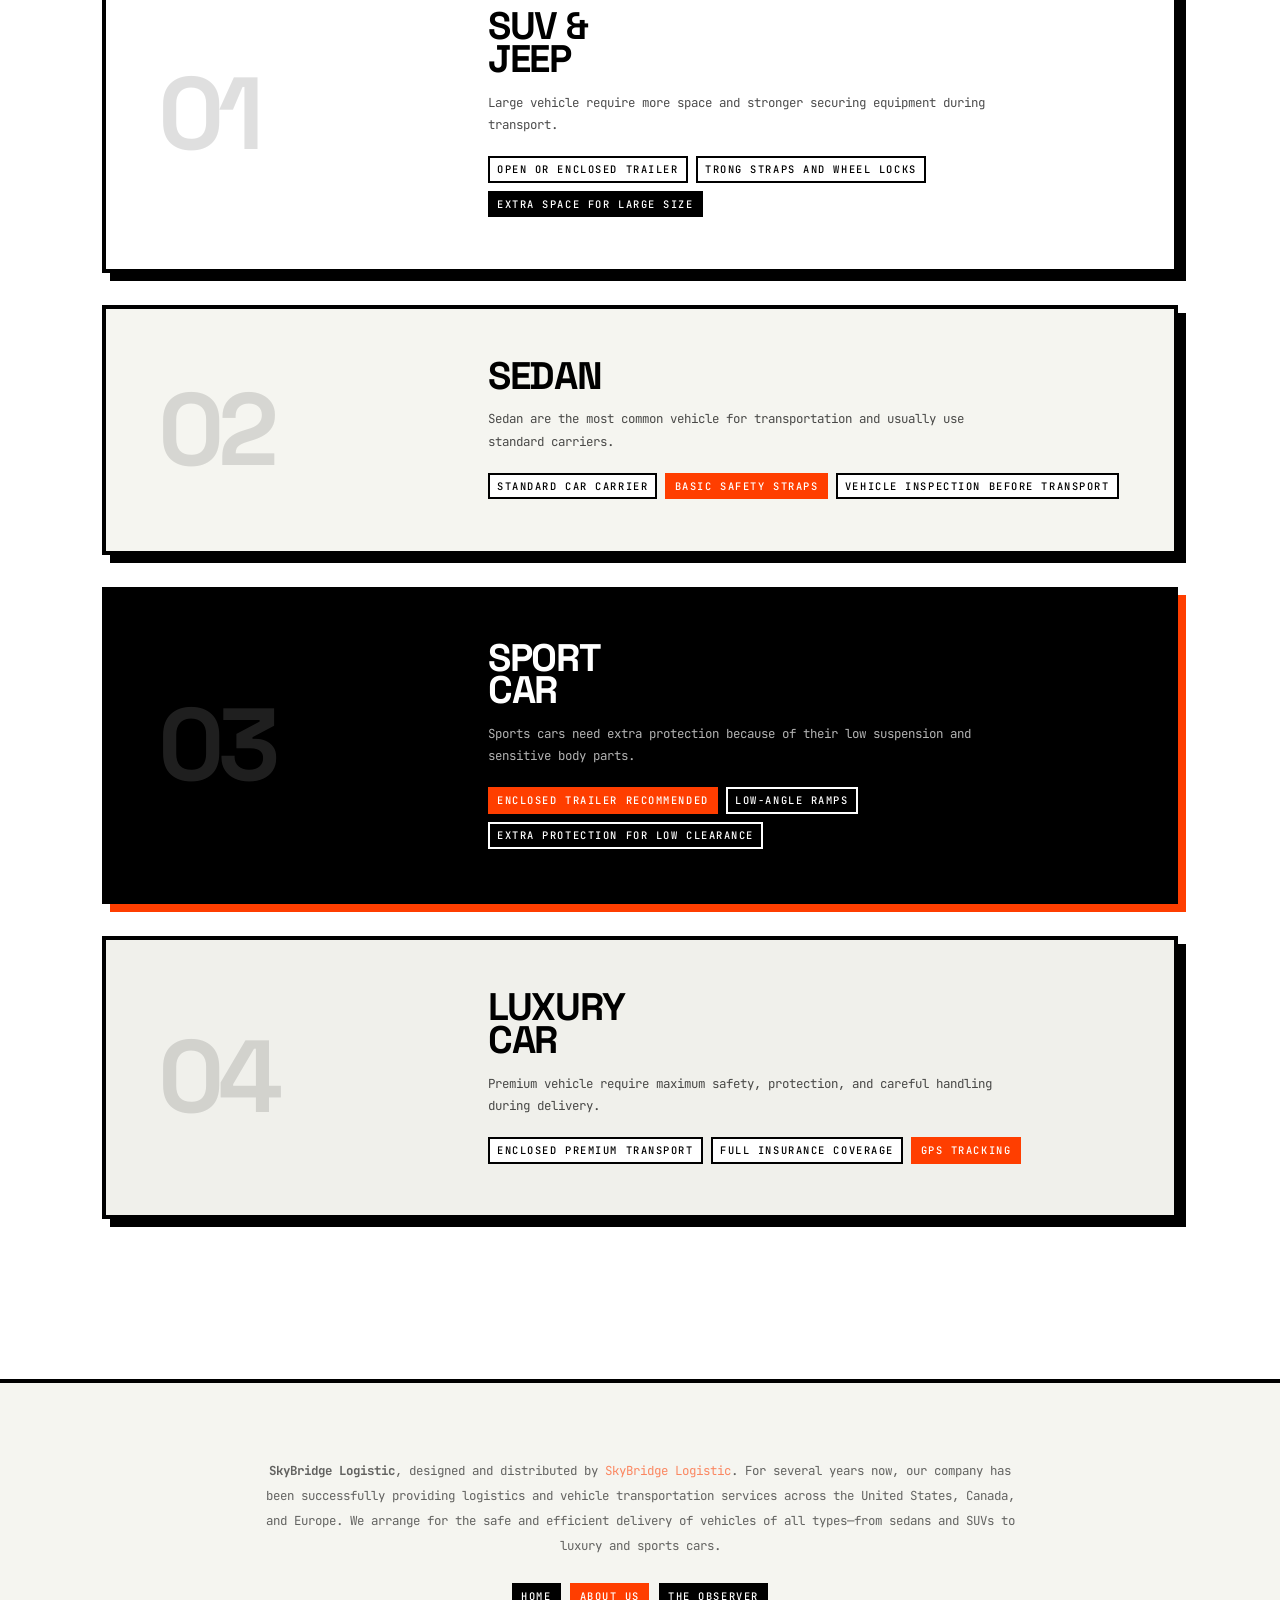
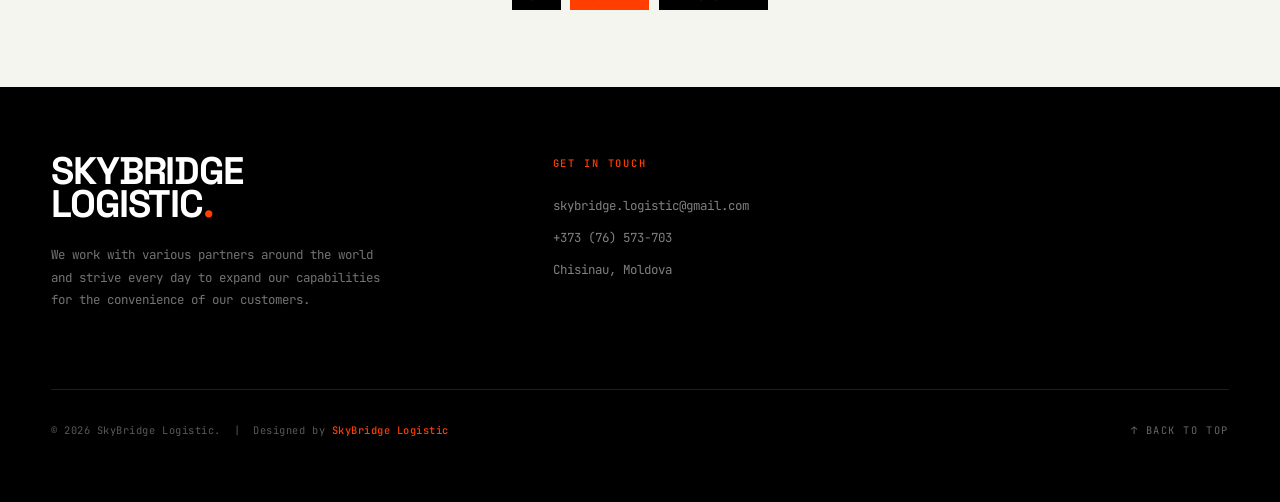
==== commit 0321c069: "Update index.html" ====
--- a/index.html
+++ b/index.html
@@ -28,7 +28,7 @@
         </div>
         <nav class="header__nav" id="headerNav">
             <a href="index.html" class="active">Home</a>
-            <a href="landing-page.html">About US</a>
+            <a href="about-us.html">About US</a>
             <a href="the-observer.html">Observer</a>
         </nav>
         <div class="header__right">
@@ -138,7 +138,7 @@
         </p>
         <div class="about__links">
             <a href="index.html" class="tag tag--filled">Home</a>
-            <a href="landing-page.html" class="tag tag--safety">About us</a>
+            <a href="about-us.html" class="tag tag--safety">About us</a>
             <a href="the-observer.html" class="tag tag--filled">The Observer</a>
         </div>
     </div>
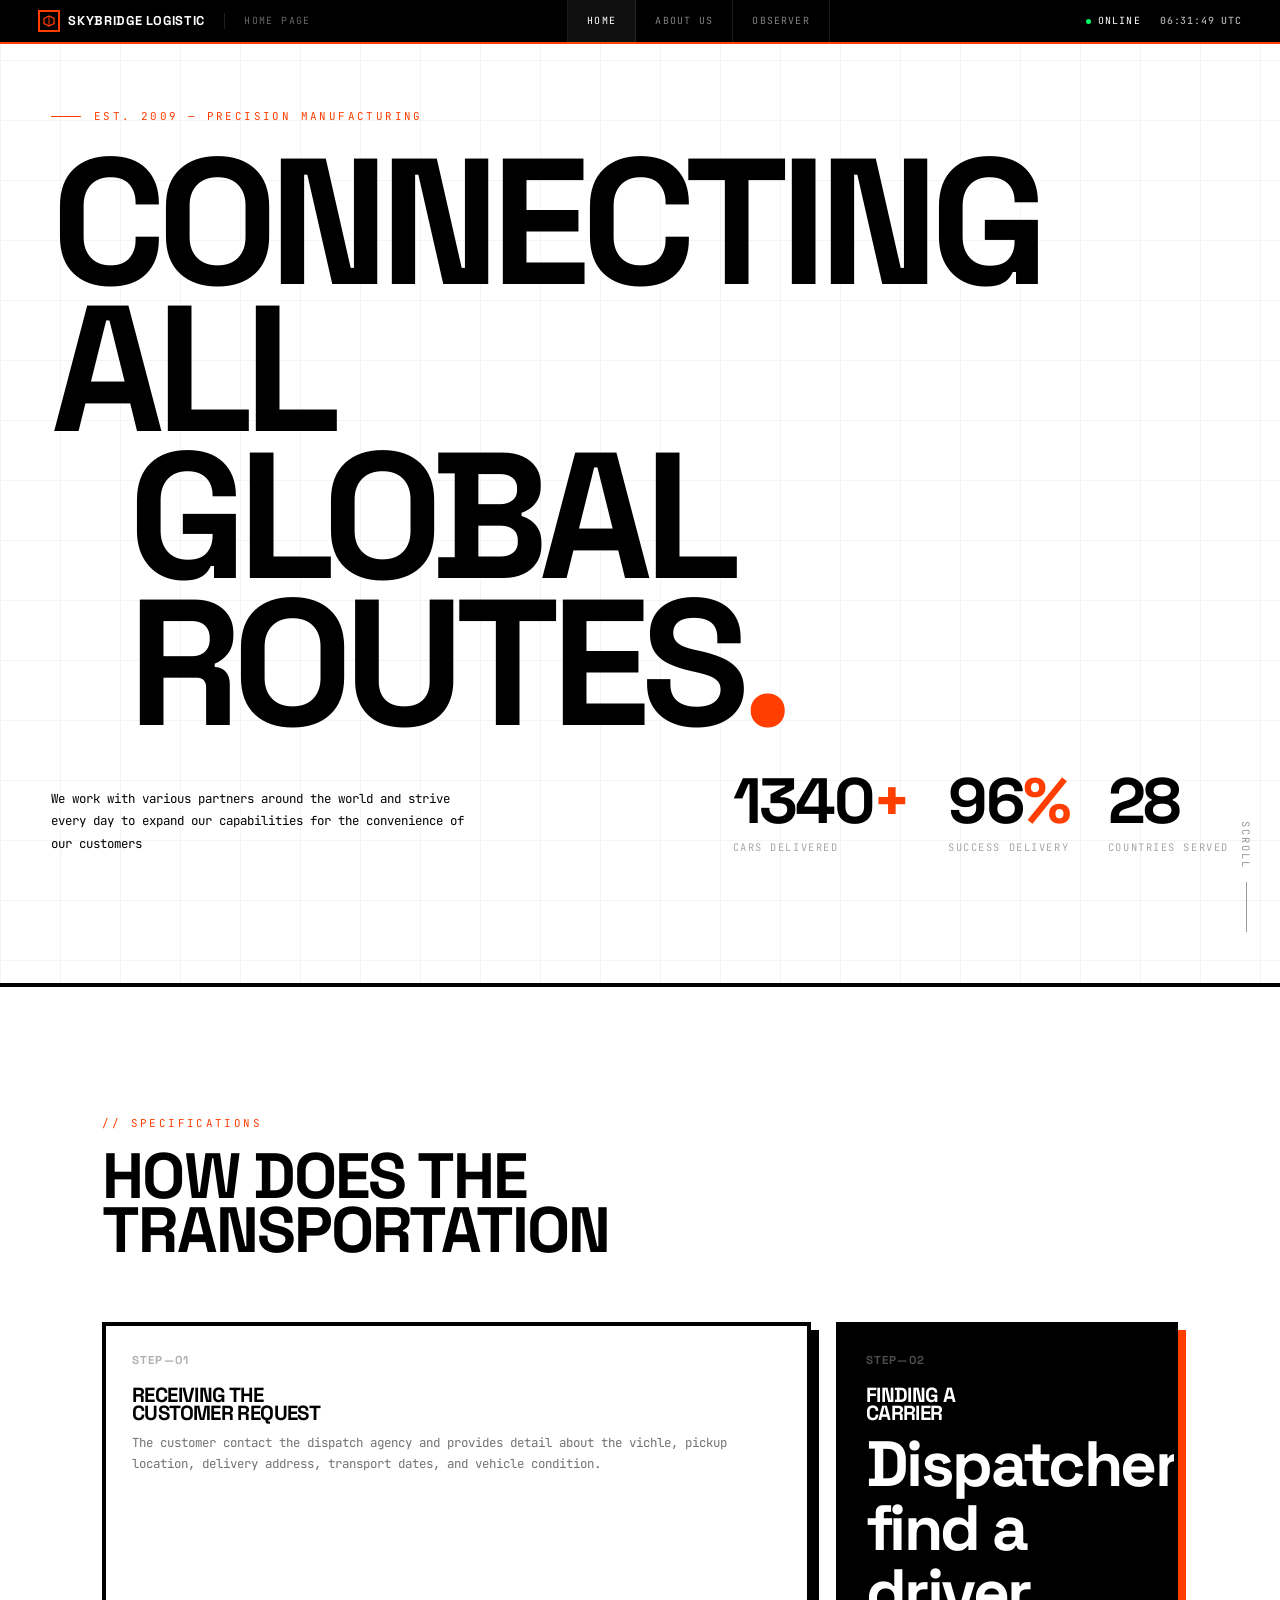
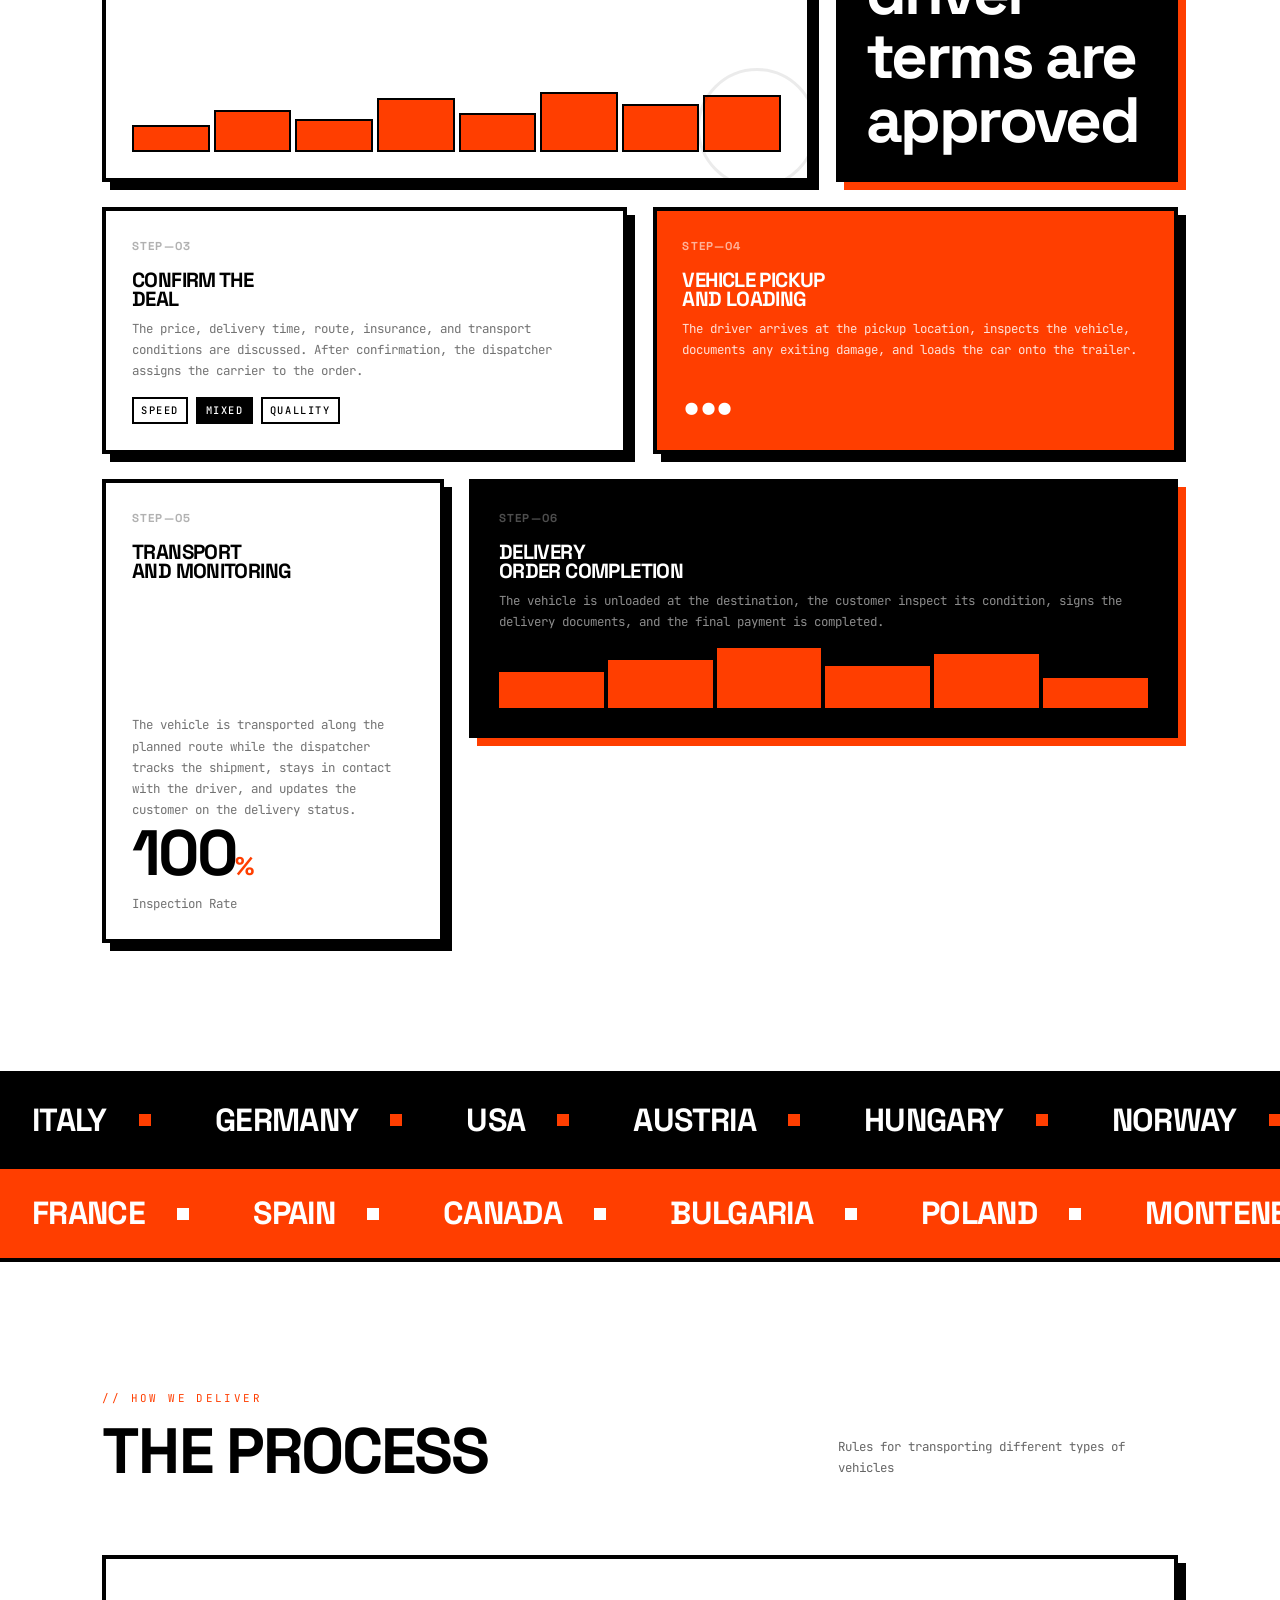
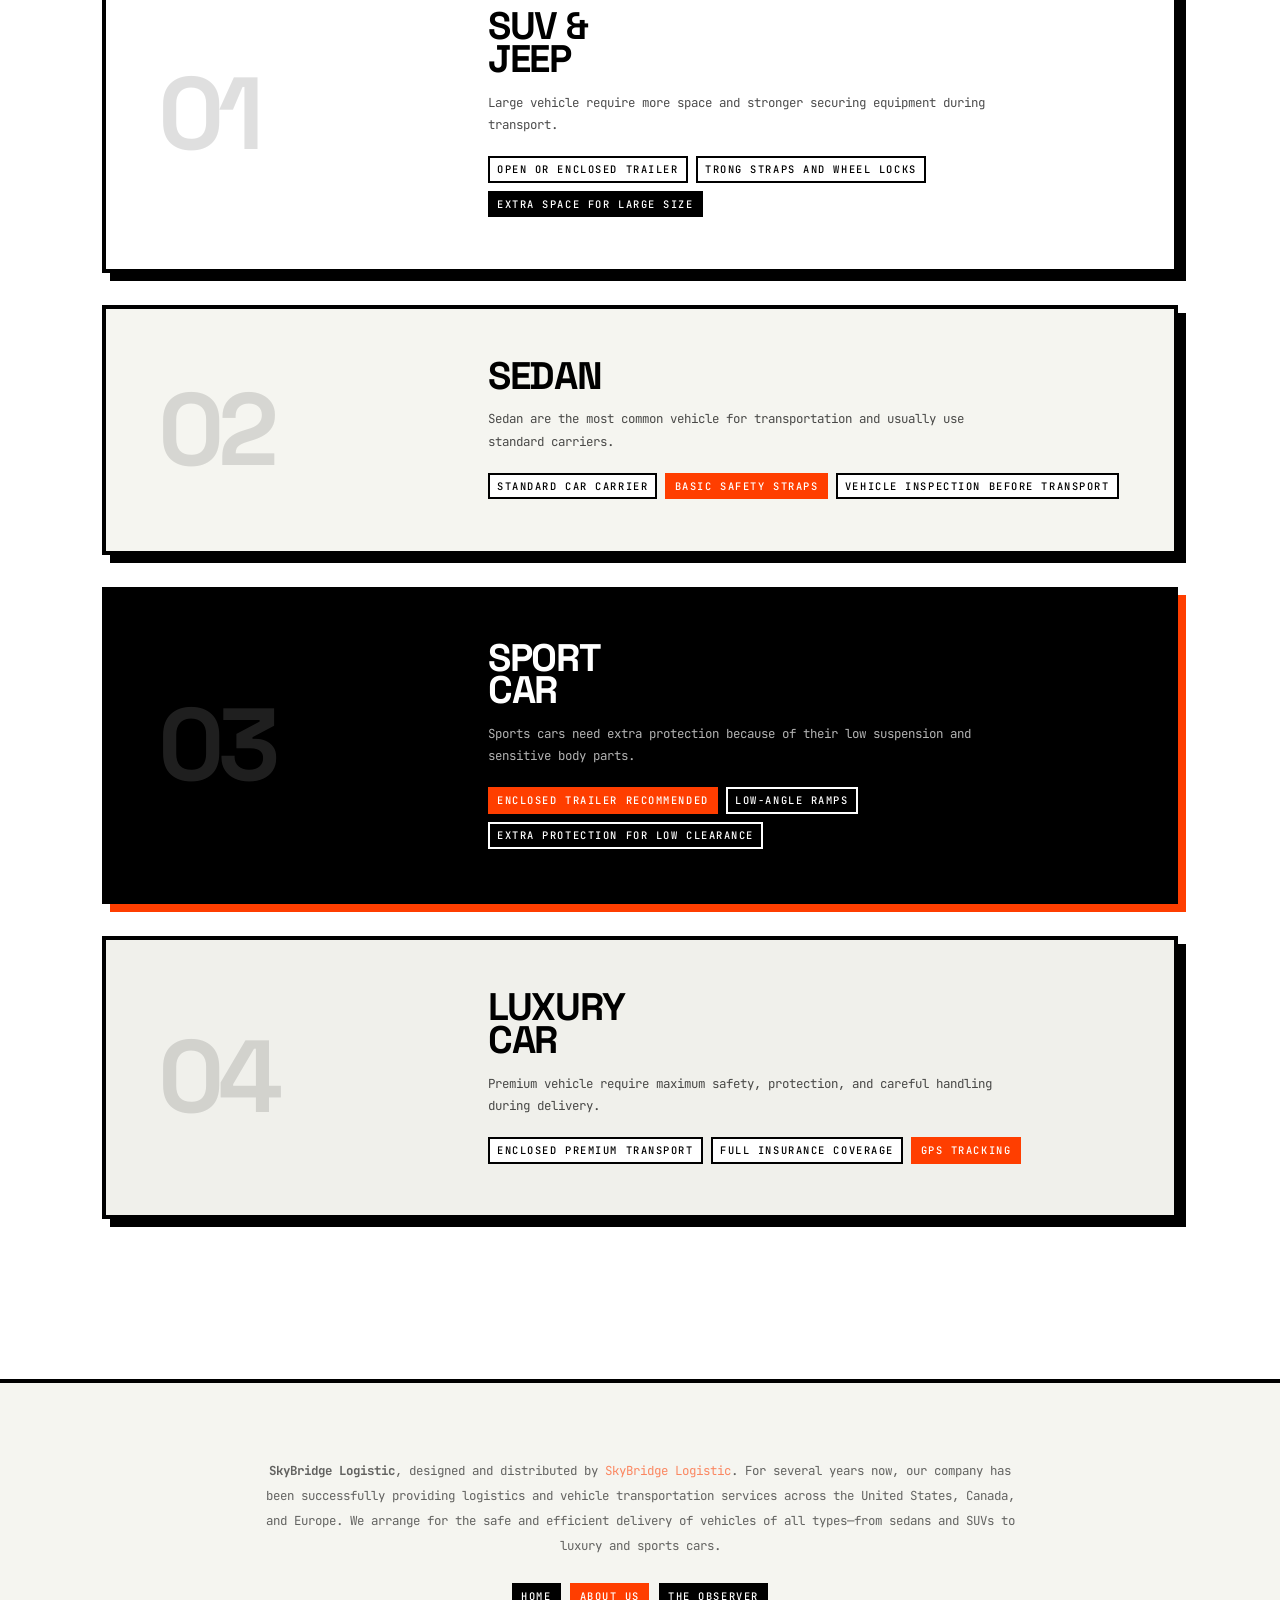
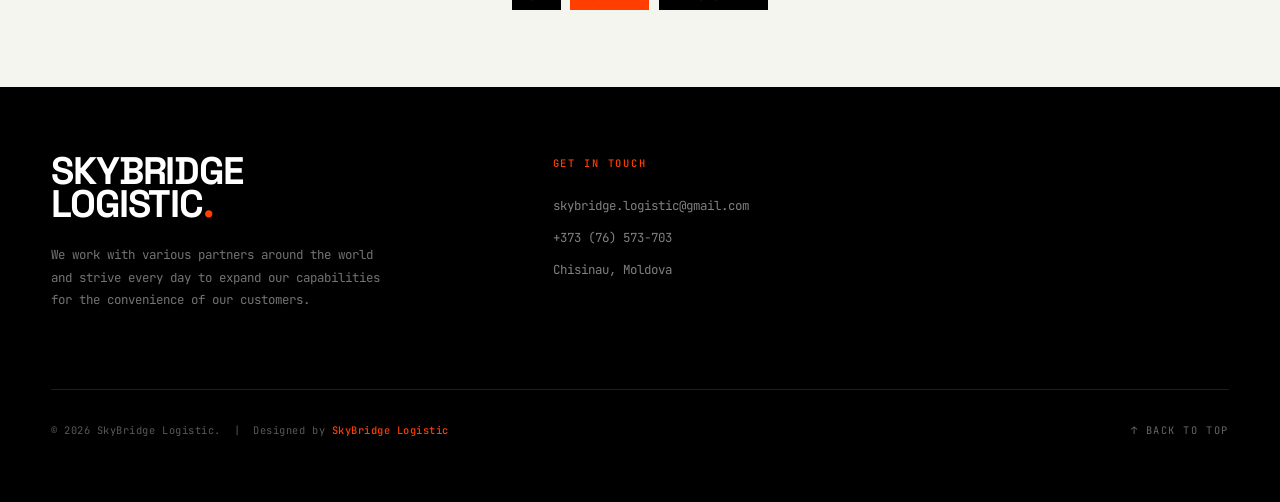
==== commit e76712d7: "Update index.html" ====
--- a/index.html
+++ b/index.html
@@ -153,7 +153,7 @@
                 <h2 class="font-display footer__brand-name">SkyBridge<br>Logistic<span class="accent">.</span></h2>
                 <p class="footer__brand-desc">We work with various partners around the world and strive every day to expand our capabilities for the convenience of our customers.</p>
             </div>
-            <div class="footer__col"><div class="footer__col-title">Get in Touch</div><a href="#">skybridge.logistic@gmail.com</a><a href="#">+373 (76) 573-703</a><a href="#">Chisinau, Moldova</a></div>
+            <div class="footer__col"><div class="footer__col-title">Get in Touch</div><a href="mailto:skybridge.logistic@gmail.com">skybridge.logistic@gmail.com</a><a href="tel:+37376573703">+373 (76) 573-703</a><a href="#">Chisinau, Moldova</a></div>
         </div>
         <div class="footer__bottom">
             <span class="footer__copy">&copy; 2026 SkyBridge Logistic. &nbsp;|&nbsp; Designed by <a href="" target="_blank" rel="nofollow noopener">SkyBridge Logistic</a></span>
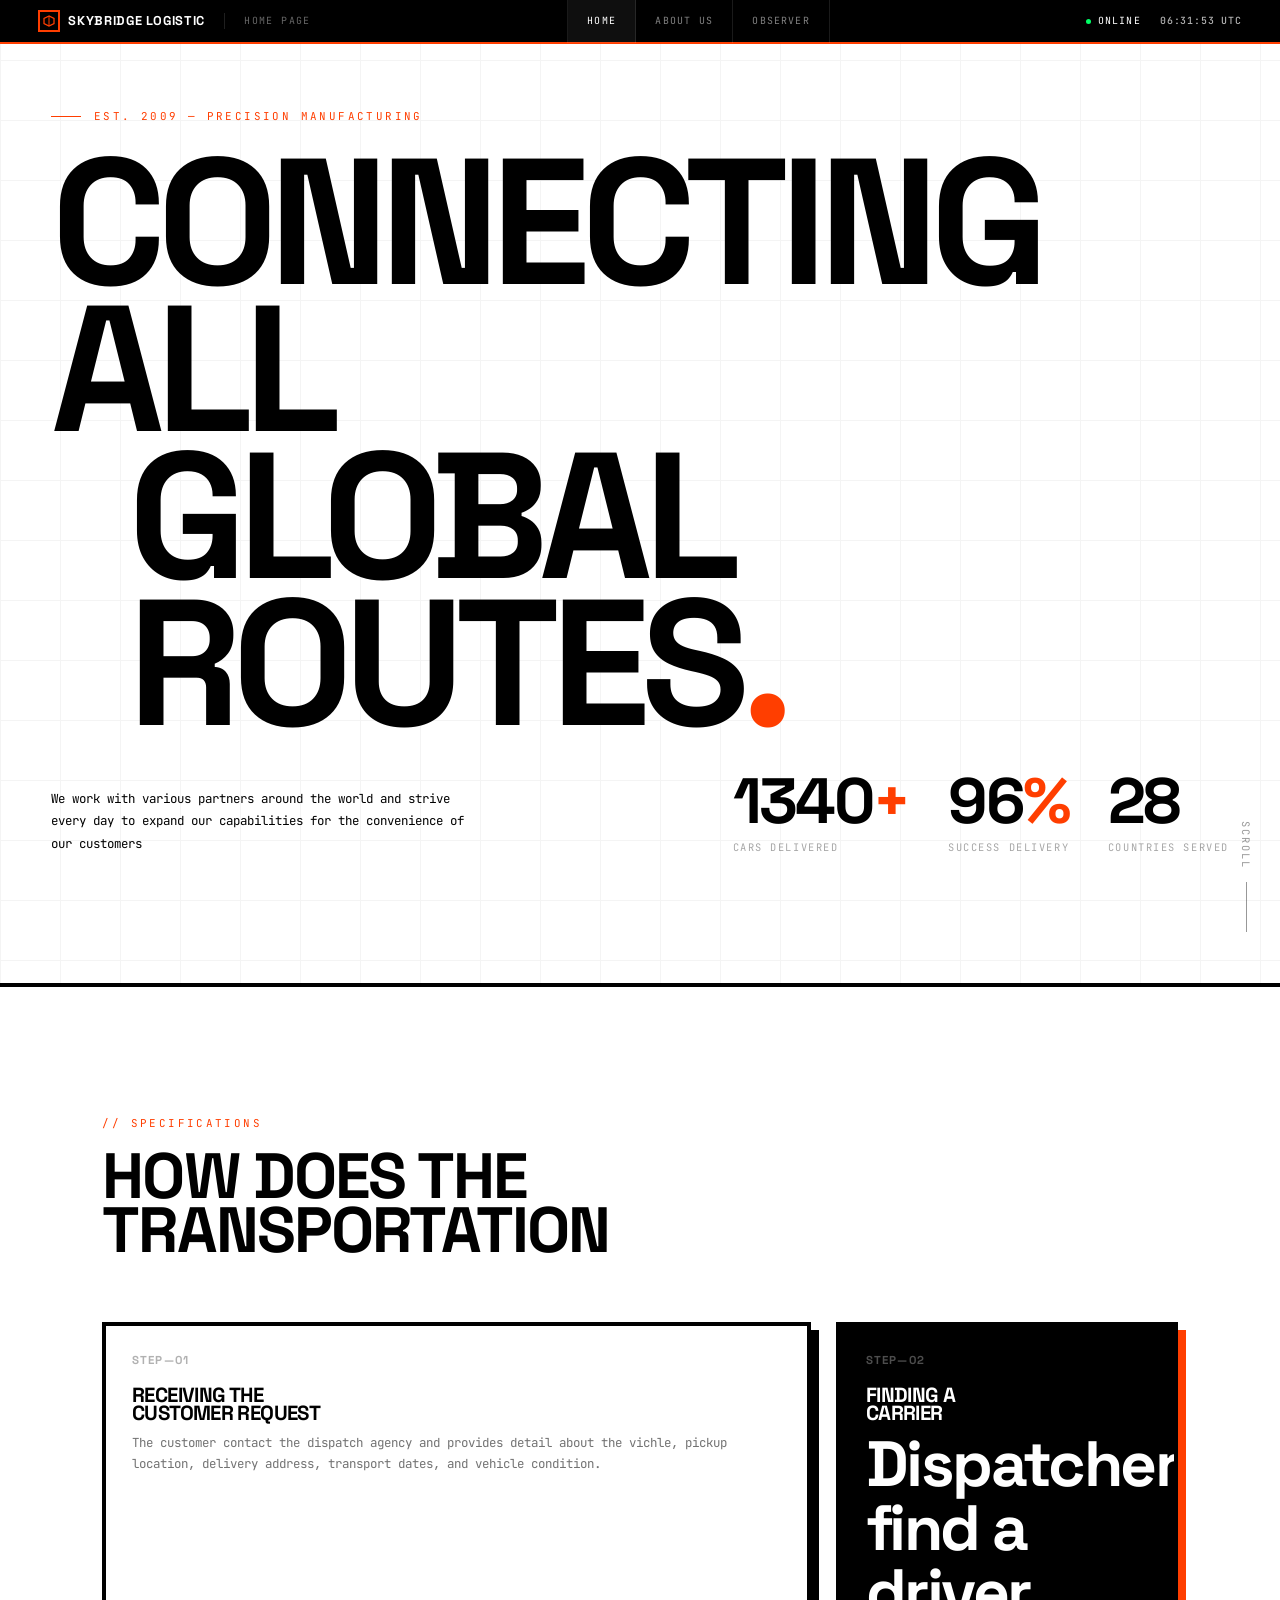
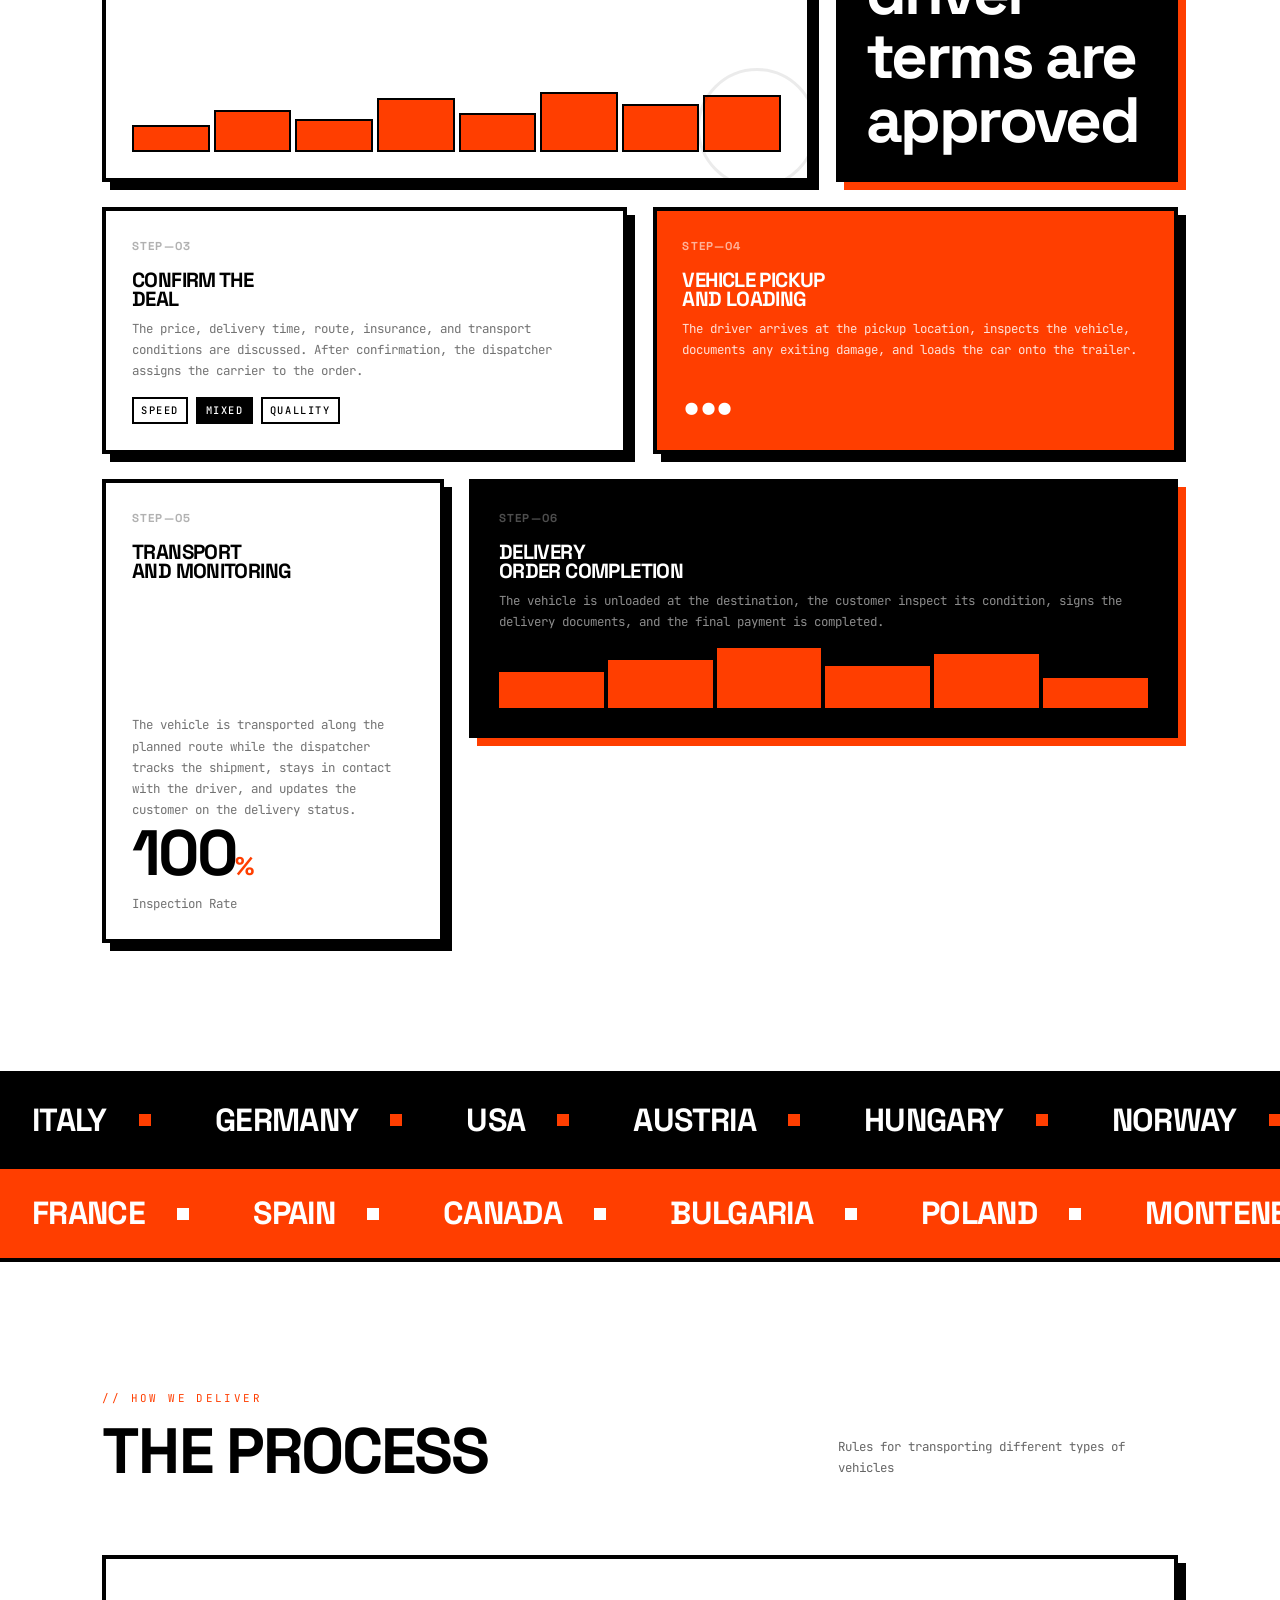
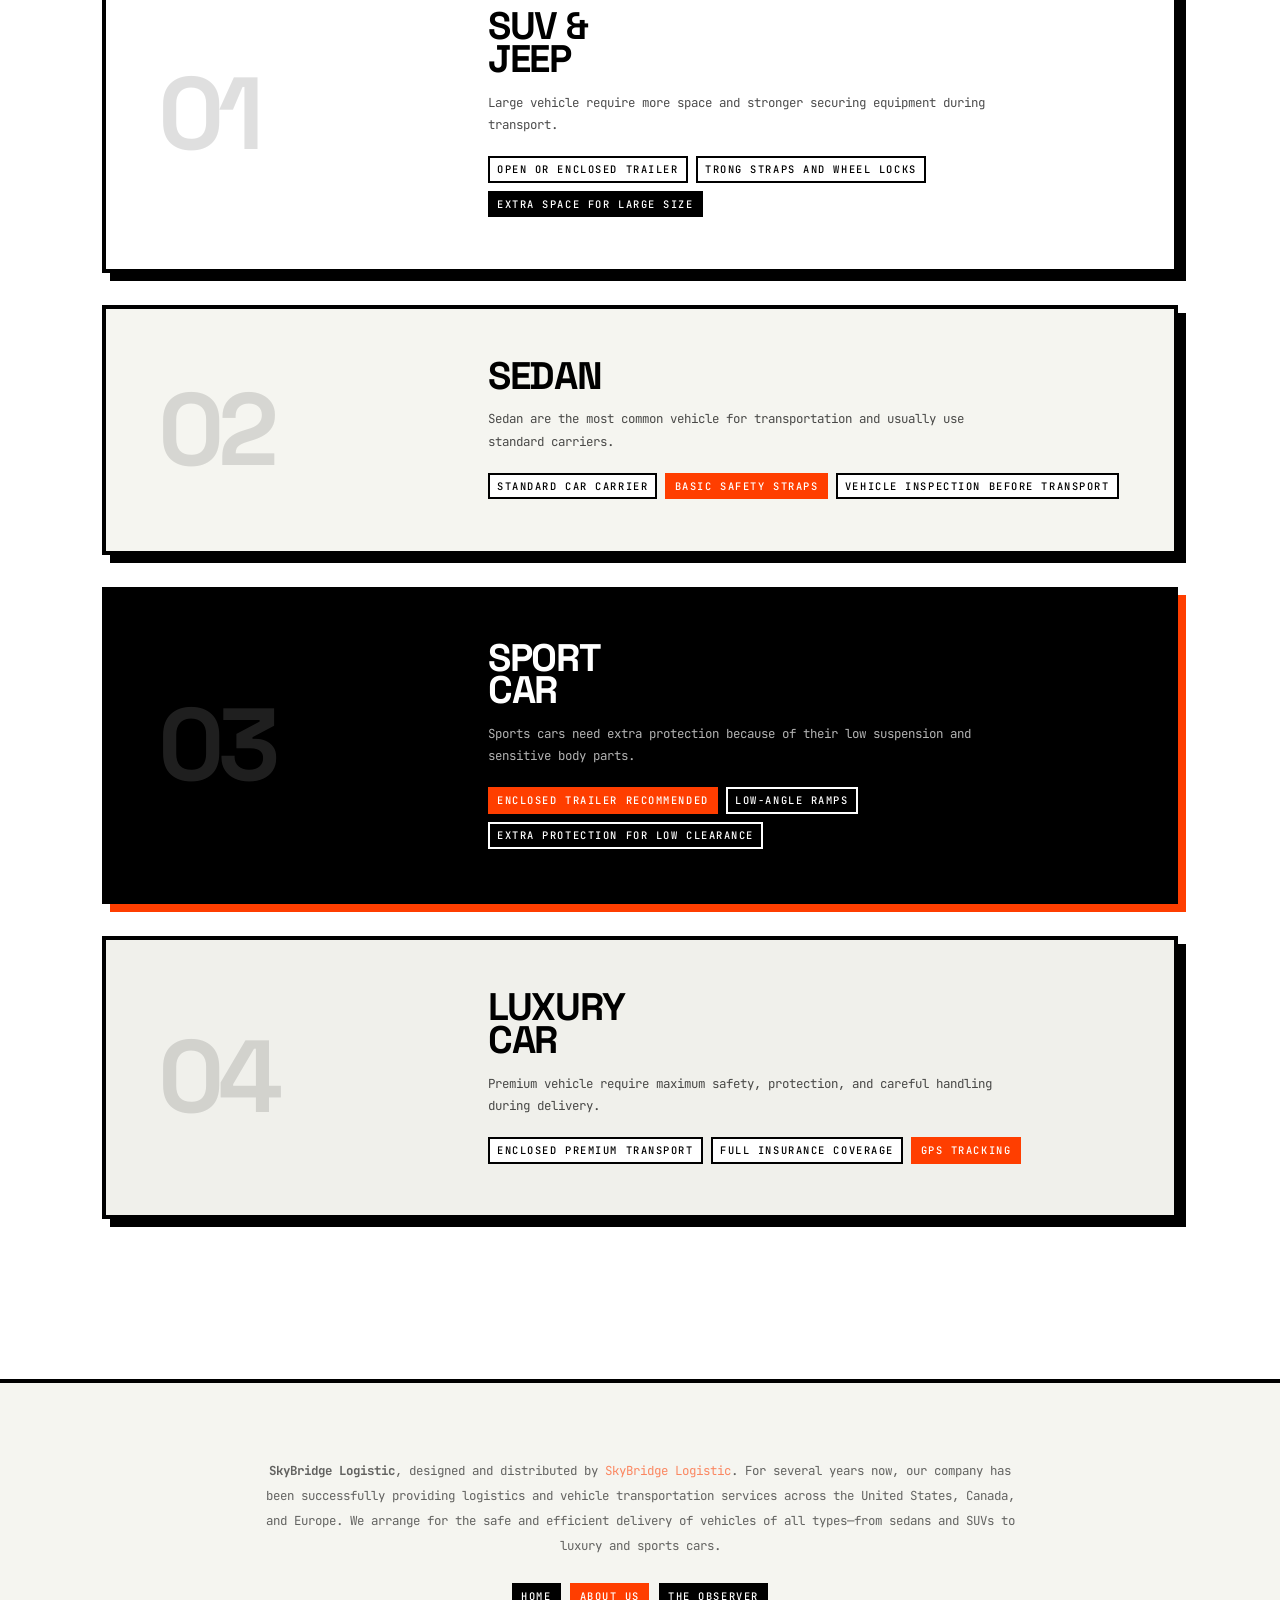
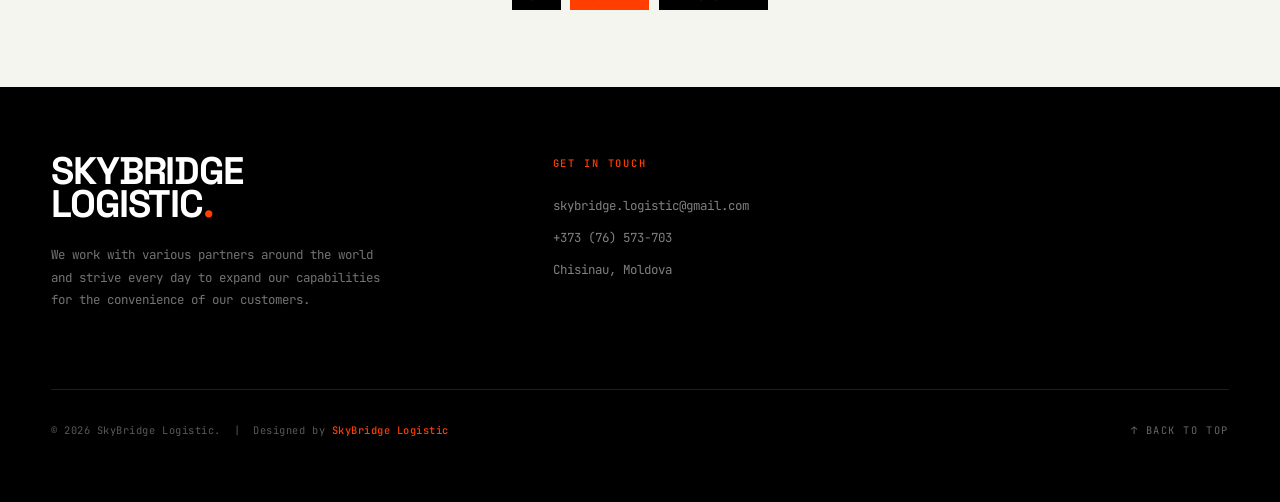
==== commit b62b6890: "Update index.html" ====
--- a/index.html
+++ b/index.html
@@ -4,7 +4,7 @@
 <meta charset="UTF-8">
 <meta name="viewport" content="width=device-width, initial-scale=1.0">
 <title>SkyBridge — Logistic</title>
-<meta name="description" content="AXIS INDUSTRIAL delivers precision-engineered solutions for heavy industry. Built to endure. Designed to perform.">
+<meta name="description" content="SkyBridge Logistic - We work with various partners around the world and strive every day to expand our capabilities for the convenience of our customers">
 <link rel="preconnect" href="https://fonts.googleapis.com">
 <link rel="preconnect" href="https://fonts.gstatic.com" crossorigin>
 <link href="https://fonts.googleapis.com/css2?family=JetBrains+Mono:wght@400;500&family=Space+Grotesk:wght@400;700&display=swap" rel="stylesheet">
@@ -17,7 +17,7 @@
 <header class="header">
     <div class="header__inner">
         <div class="header__left">
-            <a href="index.html" class="header__logo" aria-label="AXIS INDUSTRIAL Home">
+            <a href="index.html" class="header__logo" aria-label="SkyBridge Logistic Home">
                 <span class="header__logo-mark">
                     <svg viewBox="0 0 24 24" fill="none" xmlns="http://www.w3.org/2000/svg"><path d="M12 2L2 7V17L12 22L22 17V7L12 2Z" stroke="#FF3E00" stroke-width="2.5"/><line x1="12" y1="2" x2="12" y2="22" stroke="#FF3E00" stroke-width="2"/></svg>
                 </span>
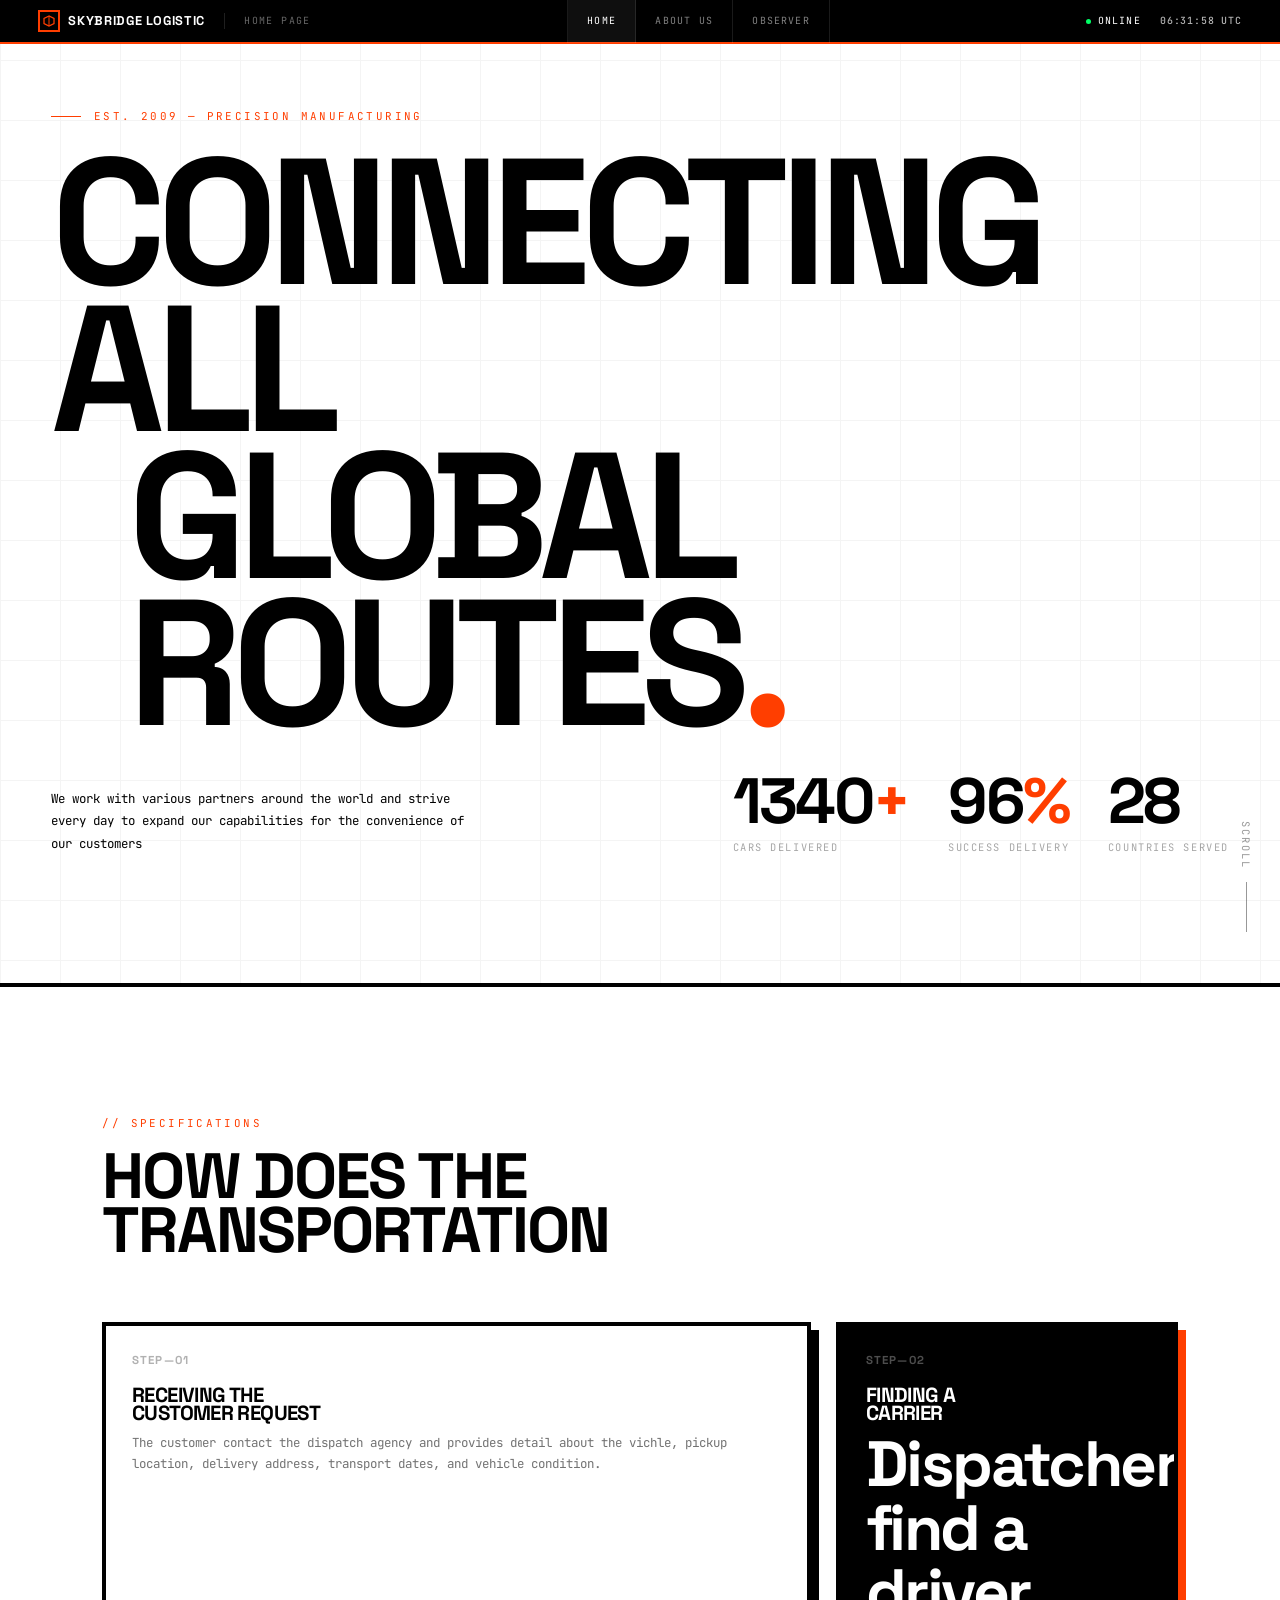
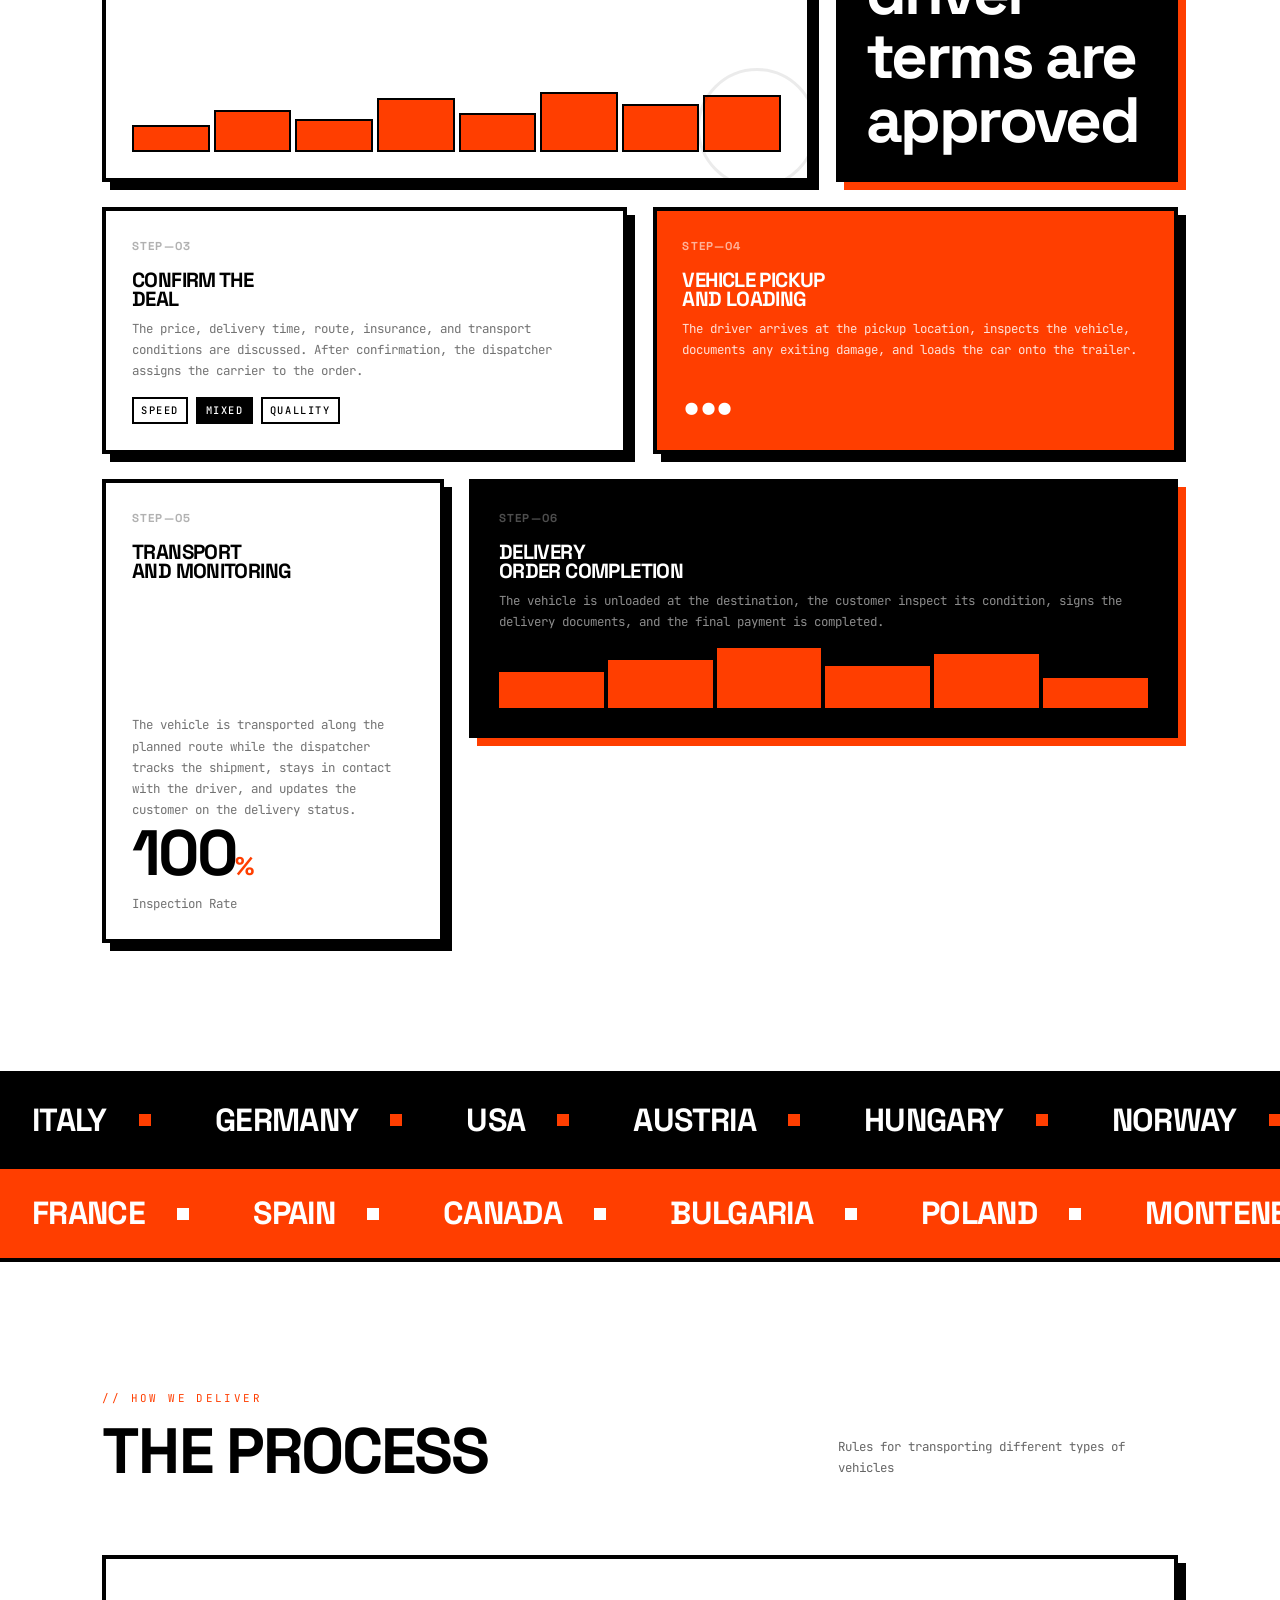
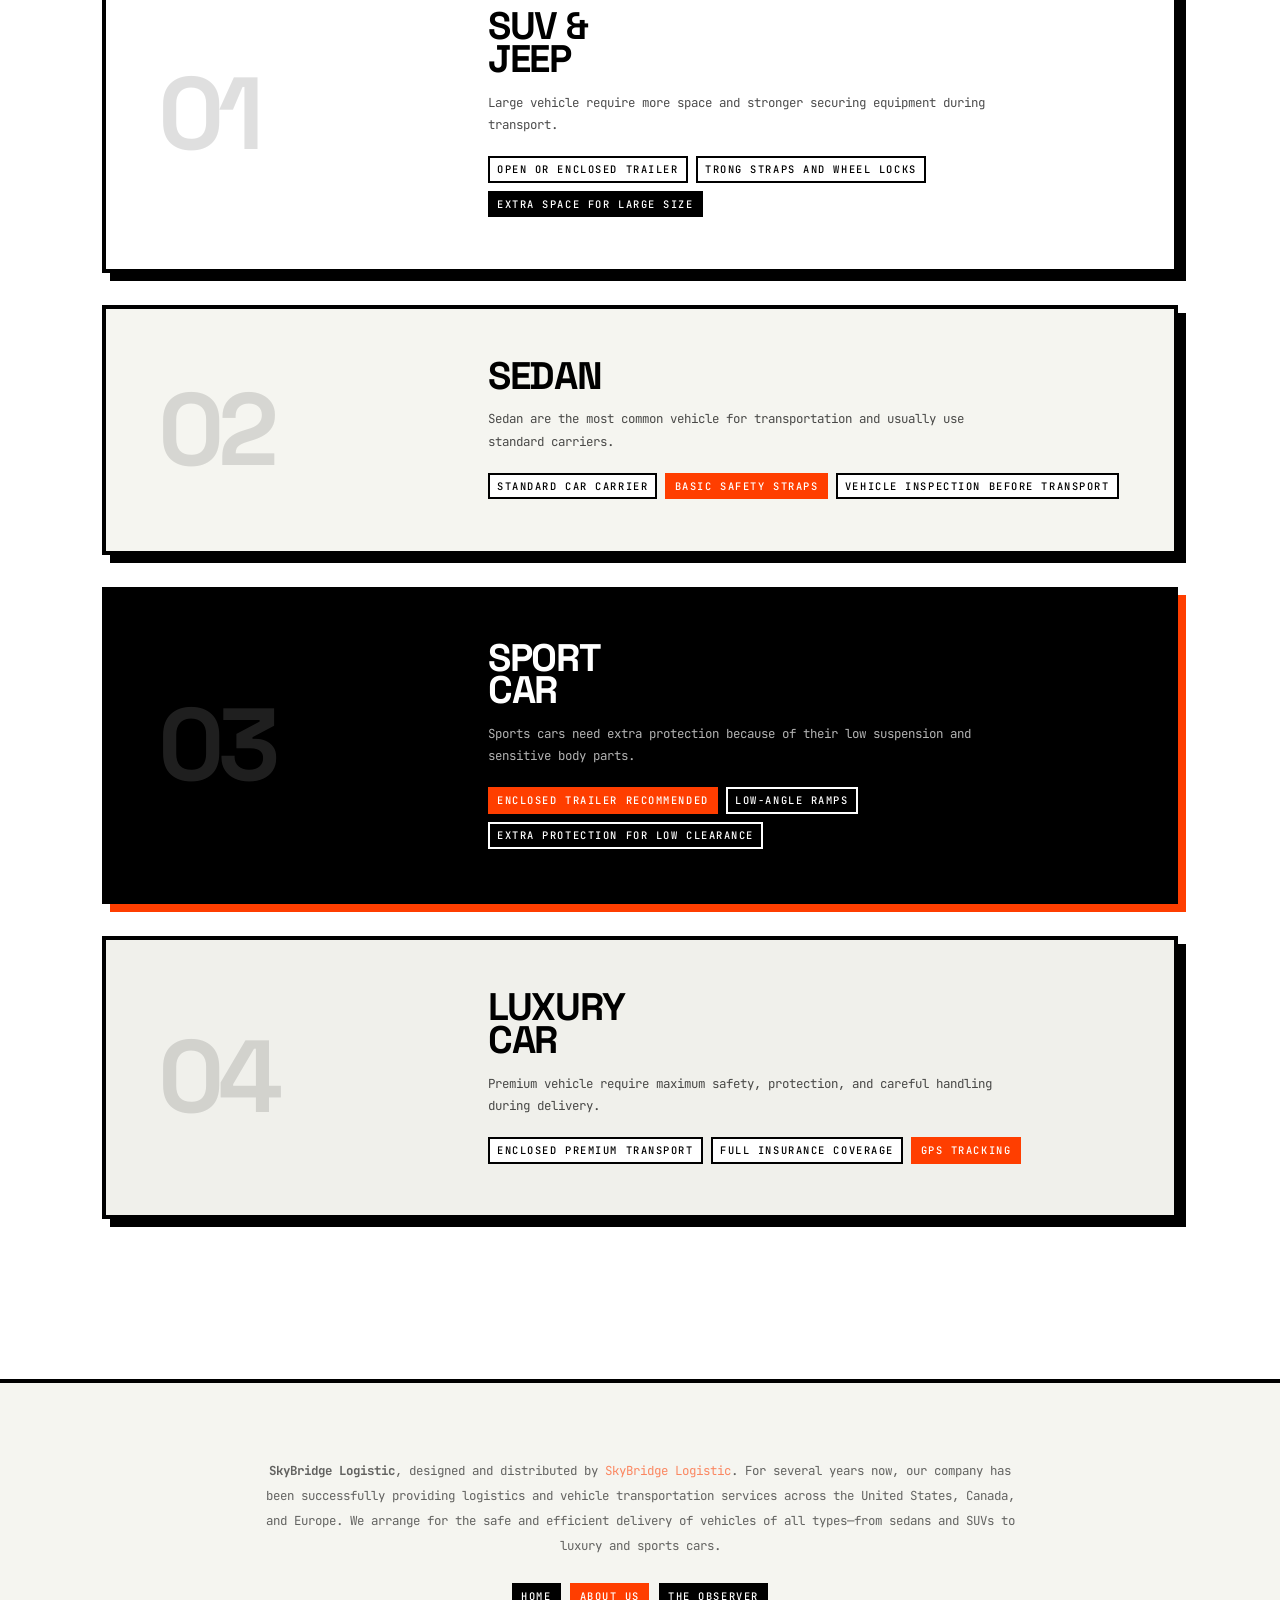
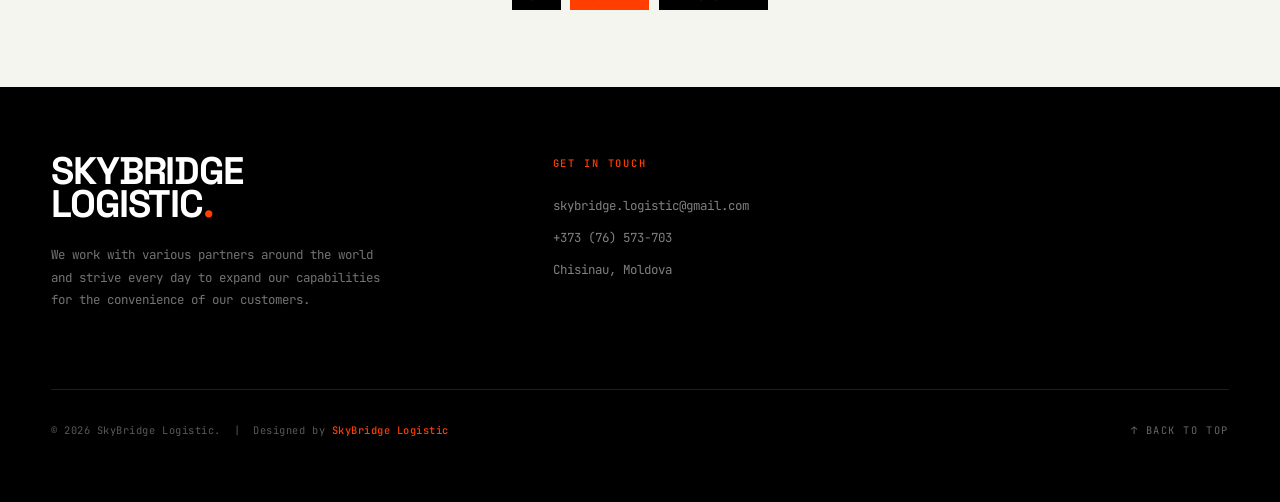
==== commit 6734fbe2: "Update index.html" ====
--- a/index.html
+++ b/index.html
@@ -153,7 +153,7 @@
                 <h2 class="font-display footer__brand-name">SkyBridge<br>Logistic<span class="accent">.</span></h2>
                 <p class="footer__brand-desc">We work with various partners around the world and strive every day to expand our capabilities for the convenience of our customers.</p>
             </div>
-            <div class="footer__col"><div class="footer__col-title">Get in Touch</div><a href="mailto:skybridge.logistic@gmail.com">skybridge.logistic@gmail.com</a><a href="tel:+37376573703">+373 (76) 573-703</a><a href="#">Chisinau, Moldova</a></div>
+            <div class="footer__col"><div class="footer__col-title">Get in Touch</div><a href="mailto:skybridge.logistic@gmail.com">skybridge.logistic@gmail.com</a><a href="tel:+37376573703">+373 (76) 573-703</a><a href="https://maps.app.goo.gl/ukyN7PU4sukos9fx5">Chisinau, Moldova</a></div>
         </div>
         <div class="footer__bottom">
             <span class="footer__copy">&copy; 2026 SkyBridge Logistic. &nbsp;|&nbsp; Designed by <a href="" target="_blank" rel="nofollow noopener">SkyBridge Logistic</a></span>
